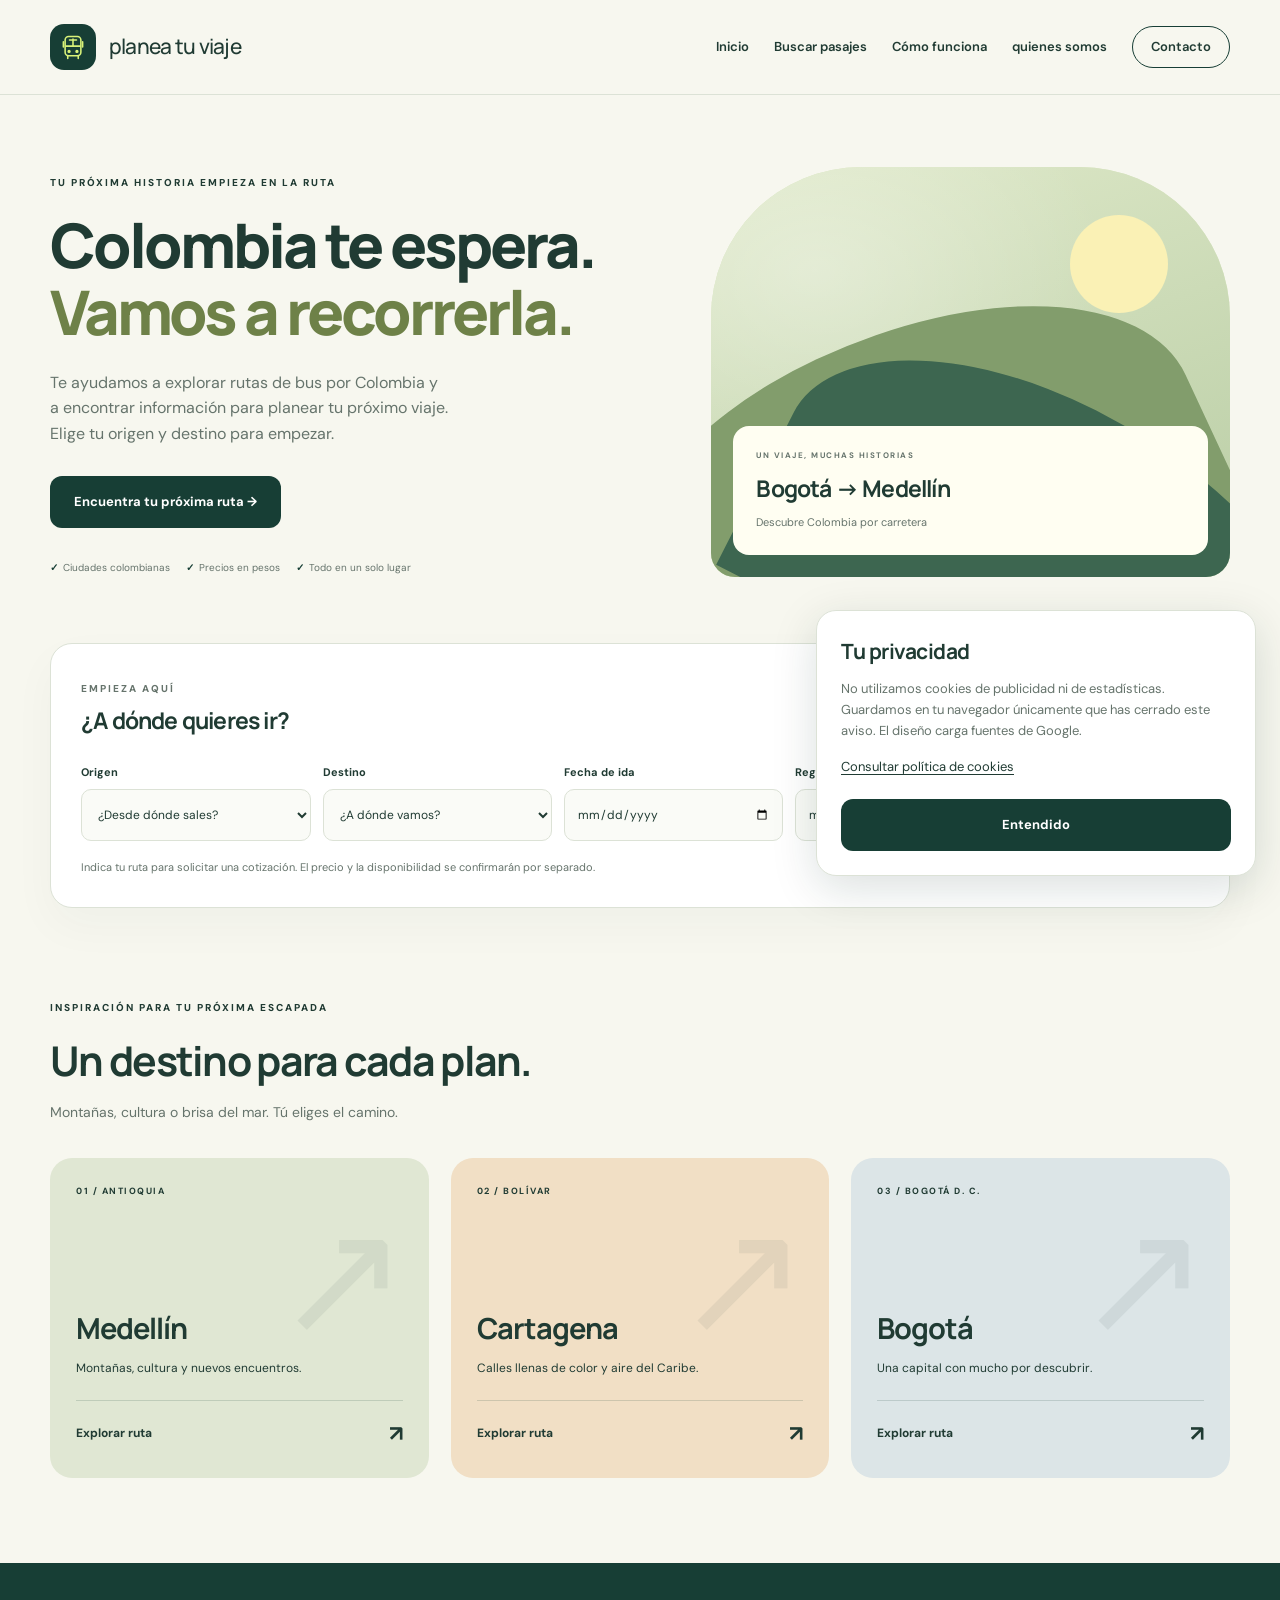
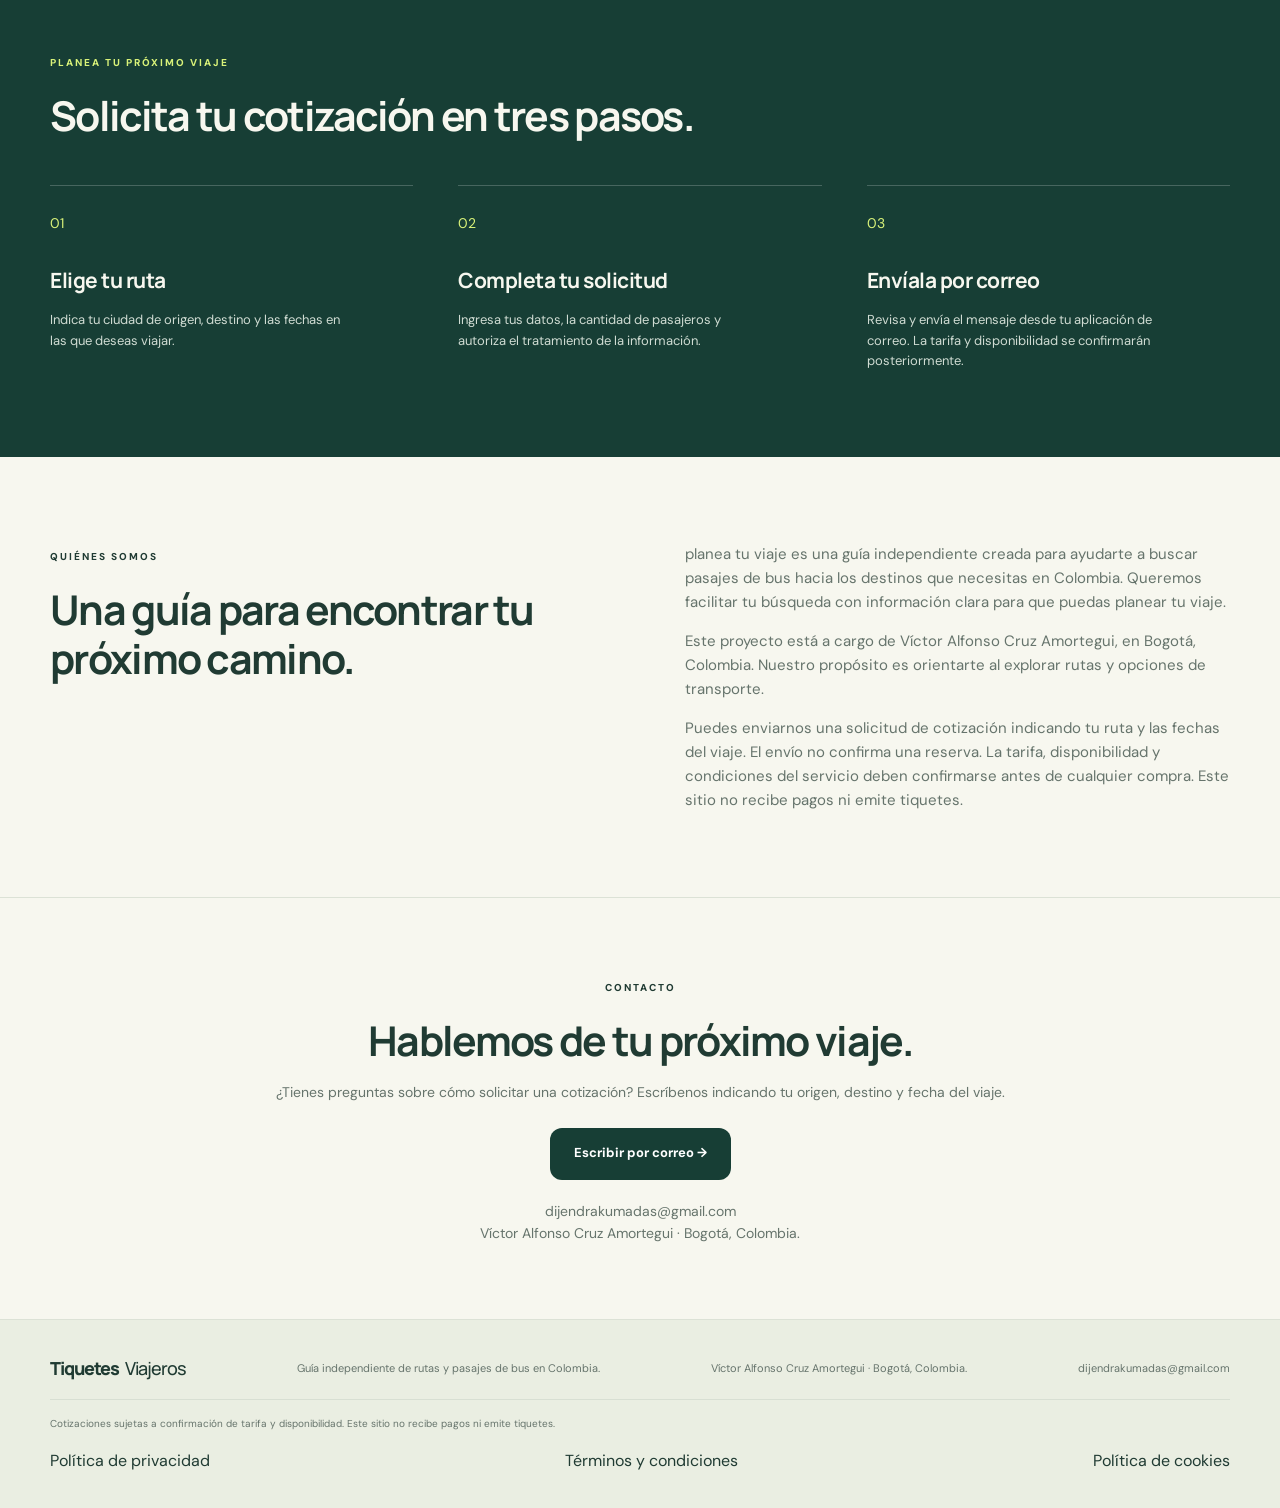
==== index.html @ eb468d67 "Add files via upload" ====
<!DOCTYPE html>
<html lang="es">
<head>
  <meta charset="UTF-8">
  <meta name="viewport" content="width=device-width, initial-scale=1.0">
  <meta
    name="description"
    content="Explora rutas de bus por Colombia y prepara tu próximo viaje."
  >
  <title>planea tu viaje | Viaja por Colombia</title>
  <link rel="stylesheet" href="estilos.css">
  <script src="script.js" defer></script>
</head>

<body>
  <header class="encabezado">
    <div class="contenedor navegacion">
      <a class="logo" href="index.html" aria-label="Pasajes en Bus, inicio">
  <span class="logo-icono" aria-hidden="true">
    <svg
      viewBox="0 0 32 32"
      width="28"
      height="28"
      fill="none"
      stroke="currentColor"
      stroke-width="1.8"
      stroke-linecap="round"
      stroke-linejoin="round"
    >
      <rect x="7" y="4" width="18" height="22" rx="4"/>
      <path d="M8 15h16M16 7v8M12 8h8"/>
      <path d="M5 10v6M27 10v6"/>
      <circle cx="11.5" cy="21" r="1" fill="currentColor"/>
      <circle cx="20.5" cy="21" r="1" fill="currentColor"/>
      <path d="M10 26v3M22 26v3"/>
    </svg>
  </span>
   <span class="logo-nombre">
  planea<span>tu viaje</span>
</span>
</a>

      <nav aria-label="Planea tu Viaje, inicio">
        <a href="#inicio">Inicio</a>
        <a href="#buscador">Buscar pasajes</a>
        <a href="#como-funciona">Cómo funciona</a>
        <a href="#nosotros">quienes somos</a>
        <a class="enlace-contacto" href="#contacto">Contacto</a>
      </nav>
    </div>
  </header>

  <main>
    <section class="hero" id="inicio">
      <div class="contenedor hero-contenido">
        <div class="hero-texto">
          <span class="etiqueta">TU PRÓXIMA HISTORIA EMPIEZA EN LA RUTA</span>
          <h1>Colombia te espera.<br><span>Vamos a recorrerla.</span></h1>
           <p>
  Te ayudamos a explorar rutas de bus por Colombia
  y a encontrar información para planear tu próximo viaje.
  Elige tu origen y destino para empezar.
</p>
          <a class="boton boton-principal" href="#buscador">
            Encuentra tu próxima ruta →
          </a>

          <div class="hero-detalles">
            <span>Ciudades colombianas</span>
            <span>Precios en pesos</span>
            <span>Todo en un solo lugar</span>
          </div>
        </div>

        <div class="hero-visual" aria-hidden="true">
          <span class="visual-sol"></span>
          <span class="visual-montana montana-fondo"></span>
          <span class="visual-montana montana-frente"></span>
          <div class="tarjeta-ruta">
            <span>UN VIAJE, MUCHAS HISTORIAS</span>
            <strong>Bogotá → Medellín</strong>
            <span>Descubre Colombia por carretera</span>
          </div>
        </div>
      </div>
    </section>

    <section class="seccion-buscador" id="buscador" aria-labelledby="titulo-buscador">
      <div class="contenedor">
        <form class="buscador" id="formulario-busqueda">
          <div class="buscador-encabezado">
            <div>
              <span class="etiqueta">EMPIEZA AQUÍ</span>
              <h2 id="titulo-buscador">¿A dónde quieres ir?</h2>
            </div>
            <span class="aviso-demo">Versión de demostración</span>
          </div>

          <div class="buscador-campos">
            <div class="campo">
              <label for="origen">Origen</label>
              <select id="origen" name="origen" required>
                <option value="">¿Desde dónde sales?</option>
                <option>Bogotá</option>
                <option>Medellín</option>
                <option>Cali</option>
                <option>Cartagena</option>
                <option>Barranquilla</option>
                <option>Bucaramanga</option>
                <option>Pereira</option>
                <option>Santa Marta</option>
              </select>
            </div>

            <div class="campo">
              <label for="destino">Destino</label>
              <select id="destino" name="destino" required>
                <option value="">¿A dónde vamos?</option>
                <option>Bogotá</option>
                <option>Medellín</option>
                <option>Cali</option>
                <option>Cartagena</option>
                <option>Barranquilla</option>
                <option>Bucaramanga</option>
                <option>Pereira</option>
                <option>Santa Marta</option>
              </select>
            </div>

            <div class="campo">
              <label for="fecha-ida">Fecha de ida</label>
              <input type="date" id="fecha-ida" name="fechaIda" required>
            </div>

            <div class="campo">
              <label for="fecha-vuelta">Regreso <span>(opcional)</span></label>
              <input type="date" id="fecha-vuelta" name="fechaVuelta">
            </div>

            <button class="boton boton-principal" type="submit">
              Buscar pasajes →
            </button>
          </div>

          <p class="nota-buscador">
            Explora el funcionamiento con horarios y precios de ejemplo.
            Esta versión no realiza reservas ni cobros.
          </p>
          <p id="mensaje-busqueda" role="status" aria-live="polite"></p>
        </form>
      </div>
    </section>

    <section class="seccion destinos" aria-labelledby="titulo-destinos">
      <div class="contenedor">
        <span class="etiqueta">INSPIRACIÓN PARA TU PRÓXIMA ESCAPADA</span>
        <h2 id="titulo-destinos">Un destino para cada plan.</h2>
        <p class="descripcion-seccion">
          Montañas, cultura o brisa del mar. Tú eliges el camino.
        </p>

        <div class="rejilla-destinos">
          <article class="tarjeta-destino destino-medellin">
            <span class="destino-numero">01 / ANTIOQUIA</span>
            <div>
              <h3>Medellín</h3>
              <p>Montañas, cultura y nuevos encuentros.</p>
              <a href="#buscador">Explorar ruta <span aria-hidden="true">↗</span></a>
            </div>
          </article>

          <article class="tarjeta-destino destino-cartagena">
            <span class="destino-numero">02 / BOLÍVAR</span>
            <div>
              <h3>Cartagena</h3>
              <p>Calles llenas de color y aire del Caribe.</p>
              <a href="#buscador">Explorar ruta <span aria-hidden="true">↗</span></a>
            </div>
          </article>

          <article class="tarjeta-destino destino-bogota">
            <span class="destino-numero">03 / BOGOTÁ D. C.</span>
            <div>
              <h3>Bogotá</h3>
              <p>Una capital con mucho por descubrir.</p>
              <a href="#buscador">Explorar ruta <span aria-hidden="true">↗</span></a>
            </div>
          </article>
        </div>
      </div>
    </section>

    <section class="seccion funcionamiento" id="como-funciona">
  <div class="contenedor">
    <span class="etiqueta">PLANEA TU PRÓXIMO VIAJE</span>
    <h2>Solicita tu cotización en tres pasos.</h2>

    <div class="rejilla-pasos">
      <article class="paso">
        <span class="paso-numero">01</span>
        <h3>Elige tu ruta</h3>
        <p>
          Indica tu ciudad de origen, destino y las fechas
          en las que deseas viajar.
        </p>
      </article>

      <article class="paso">
        <span class="paso-numero">02</span>
        <h3>Completa tu solicitud</h3>
        <p>
          Ingresa tus datos, la cantidad de pasajeros
          y autoriza el tratamiento de la información.
        </p>
      </article>

      <article class="paso">
        <span class="paso-numero">03</span>
        <h3>Envíala por correo</h3>
        <p>
          Revisa y envía el mensaje desde tu aplicación de correo.
          La tarifa y disponibilidad se confirmarán posteriormente.
        </p>
      </article>
    </div>
  </div>
</section>
     <section class="seccion nosotros" id="nosotros">
  <div class="contenedor nosotros-contenido">
    <div>
      <span class="etiqueta">QUIÉNES SOMOS</span>
      <h2>Una guía para encontrar tu próximo camino.</h2>
    </div>

    <div>
      <p>
        planea tu viaje es una guía independiente creada para
        ayudarte a buscar pasajes de bus hacia los destinos que
        necesitas en Colombia. Queremos facilitar tu búsqueda
        con información clara para que puedas planear tu viaje.
      </p>

      <p>
        Este proyecto está a cargo de Víctor Alfonso Cruz Amortegui,
        en Bogotá, Colombia. Nuestro propósito es orientarte
        al explorar rutas y opciones de transporte.
      </p>

      <p>
  Puedes enviarnos una solicitud de cotización indicando
  tu ruta y las fechas del viaje. El envío no confirma una
  reserva. La tarifa, disponibilidad y condiciones del servicio
  deben confirmarse antes de cualquier compra.
  Este sitio no recibe pagos ni emite tiquetes.
</p>
    </div>
  </div>
</section>

     <section class="seccion contacto" id="contacto">
  <div class="contenedor contacto-contenido">
    <span class="etiqueta">CONTACTO</span>
    <h2>Hablemos de tu próximo viaje.</h2>

    <p>
      ¿Tienes preguntas sobre cómo solicitar una cotización?
      Escríbenos indicando tu origen, destino y fecha del viaje.
    </p>

    <a
      class="boton boton-principal"
      href="mailto:dijendrakumadas@gmail.com"
      style="margin-top: 24px;"
    >
      Escribir por correo →
    </a>

    <p style="margin-top: 20px;">
      <a href="mailto:dijendrakumadas@gmail.com">
        dijendrakumadas@gmail.com
      </a>
    </p>

    <p>Víctor Alfonso Cruz Amortegui · Bogotá, Colombia.</p>
  </div>
</section>
  </main>

   <footer class="pie-pagina">
  <div class="contenedor pie-contenido">
    <a class="logo" href="index.html">
      Tiquetes<span>Viajeros</span>
    </a>

    <p>Guía independiente de rutas y pasajes de bus en Colombia.</p>

    <p>
      Víctor Alfonso Cruz Amortegui · Bogotá, Colombia.
    </p>

    <p>
      <a href="mailto:dijendrakumadas@gmail.com">
        dijendrakumadas@gmail.com
      </a>
    </p>

     <p class="legal-pendiente">
  Cotizaciones sujetas a confirmación de tarifa y disponibilidad.
  Este sitio no recibe pagos ni emite tiquetes.
</p>

    <a href="privacidad.html">Política de privacidad</a>
    <a href="terminos.html">Términos y condiciones</a>
    <a href="cookies.html">Política de cookies</a>

  </div>
</footer>
</body>
</html>
---- estilos.css ----
@import url("https://fonts.googleapis.com/css2?family=DM+Sans:wght@400;500;600;700&family=Manrope:wght@400;500;600;700;800&display=swap");

:root {
  --verde: #173e35;
  --verde-oscuro: #102c26;
  --lima: #d9f279;
  --crema: #f7f7ef;
  --blanco: #ffffff;
  --texto: #203b33;
  --gris: #66746c;
  --borde: #dce2d6;
  --radio: 22px;
}

* {
  box-sizing: border-box;
}

html {
  scroll-behavior: smooth;
  scroll-padding-top: 100px;
}

body {
  margin: 0;
  background: var(--crema);
  color: var(--texto);
  font-family: "DM Sans", sans-serif;
  line-height: 1.6;
}

h1,
h2,
h3,
.logo {
  font-family: "Manrope", sans-serif;
}

h1,
h2,
h3,
p {
  margin-top: 0;
}

a {
  color: inherit;
  text-decoration: none;
}

button,
input,
select {
  font: inherit;
}

button,
select {
  cursor: pointer;
}

a,
button,
input,
select {
  -webkit-tap-highlight-color: transparent;
}

:focus-visible {
  outline: 3px solid #93ae38;
  outline-offset: 5px;
}

.contenedor {
  width: min(1180px, calc(100% - 48px));
  margin-inline: auto;
}

.encabezado {
  background: var(--crema);
  border-bottom: 1px solid var(--borde);
}

.navegacion {
  min-height: 94px;
  display: flex;
  align-items: center;
  justify-content: space-between;
  gap: 28px;
}

.logo {
  display: inline-flex;
  align-items: center;
  gap: 6px;
  font-size: 21px;
  font-weight: 800;
  letter-spacing: -1px;
  white-space: nowrap;
}

.logo > span:last-child {
  font-weight: 500;
}

.logo-icono {
  width: 36px;
  height: 36px;
  margin-right: 5px;
  display: grid;
  place-items: center;
  background: var(--verde);
  color: var(--lima);
  border-radius: 50%;
  font-size: 26px;
}

nav {
  display: flex;
  align-items: center;
  flex-wrap: wrap;
  gap: 25px;
}

nav a {
  font-size: 13px;
  font-weight: 600;
}

nav a:hover {
  text-decoration: underline;
  text-underline-offset: 6px;
}

.enlace-contacto {
  padding: 10px 18px;
  border: 1px solid var(--verde);
  border-radius: 30px;
}

.hero {
  overflow: hidden;
  padding: 72px 0 108px;
}

.hero-contenido {
  display: grid;
  grid-template-columns: 1.15fr 1fr;
  align-items: center;
  gap: 65px;
}

.etiqueta {
  display: inline-block;
  margin-bottom: 20px;
  font-size: 10px;
  font-weight: 800;
  letter-spacing: 2px;
}

h1 {
  margin-bottom: 24px;
  font-size: clamp(40px, 4.8vw, 65px);
  line-height: 1.1;
  font-weight: 800;
  letter-spacing: -3px;
}

h1 span {
  color: #6e8148;
}

.hero-texto > p {
  max-width: 400px;
  margin-bottom: 30px;
  color: var(--gris);
  font-size: 16px;
}

.boton {
  display: inline-flex;
  align-items: center;
  justify-content: center;
  gap: 12px;
  min-height: 52px;
  padding: 15px 24px;
  border: 0;
  border-radius: 12px;
  font-size: 13px;
  font-weight: 700;
  text-align: center;
  transition: background 180ms ease, transform 180ms ease;
}

.boton-principal {
  background: var(--verde);
  color: var(--blanco);
}

.boton-principal:hover {
  background: var(--verde-oscuro);
  transform: translateY(-2px);
}

.hero-detalles {
  display: flex;
  flex-wrap: wrap;
  gap: 16px;
  margin-top: 32px;
  color: var(--gris);
  font-size: 10px;
}

.hero-detalles span::before {
  content: "✓";
  margin-right: 5px;
  color: var(--verde);
  font-weight: 800;
}

/* Paisaje ilustrado, creado con formas y colores. */

.hero-visual {
  position: relative;
  isolation: isolate;
  min-height: 410px;
  overflow: hidden;
  background: #dce7c5;
  border-radius: 150px 150px 24px 24px;
}

.hero-visual::before {
  content: "";
  position: absolute;
  inset: 0;
  z-index: -1;
  background:
    radial-gradient(ellipse at 20% 25%, #ffffff55, transparent 50%),
    linear-gradient(160deg, #dfe9c9, #b9cda5);
}

.visual-sol {
  position: absolute;
  top: 48px;
  right: 62px;
  width: 98px;
  height: 98px;
  background: #faf1b5;
  border-radius: 50%;
}

.visual-montana {
  position: absolute;
  width: 115%;
  height: 310px;
  border-radius: 45% 55% 0 0;
  transform: rotate(-25deg);
}

.montana-fondo {
  top: 165px;
  left: -100px;
  background: #829d6c;
}

.montana-frente {
  top: 240px;
  right: -120px;
  background: #3d6650;
  transform: rotate(27deg);
}

.tarjeta-ruta {
  position: absolute;
  right: 22px;
  bottom: 22px;
  left: 22px;
  display: grid;
  gap: 8px;
  padding: 23px;
  background: #fffef2;
  border-radius: 16px;
}

.tarjeta-ruta span:first-child {
  color: var(--gris);
  font-size: 8px;
  font-weight: 700;
  letter-spacing: 1.5px;
}

.tarjeta-ruta strong {
  font-family: "Manrope", sans-serif;
  font-size: 23px;
  letter-spacing: -0.8px;
}

.tarjeta-ruta span:last-child {
  color: var(--gris);
  font-size: 11px;
}

/* Buscador */

.seccion-buscador {
  position: relative;
  z-index: 1;
  margin-top: -42px;
}

.buscador {
  padding: 30px;
  background: var(--blanco);
  border: 1px solid var(--borde);
  border-radius: var(--radio);
  box-shadow: 0 18px 45px #173e3509;
}

.buscador-encabezado {
  display: flex;
  align-items: center;
  justify-content: space-between;
  gap: 20px;
  margin-bottom: 25px;
}

.buscador-encabezado .etiqueta {
  margin-bottom: 5px;
  color: var(--gris);
}

.buscador h2 {
  margin-bottom: 0;
  font-size: 23px;
  letter-spacing: -0.8px;
}

.aviso-demo {
  padding: 6px 12px;
  background: #f0f3e8;
  border-radius: 20px;
  color: #536338;
  font-size: 10px;
  font-weight: 600;
  white-space: nowrap;
}

.buscador-campos {
  display: grid;
  grid-template-columns: 1fr 1fr 0.95fr 0.95fr auto;
  align-items: end;
  gap: 12px;
}

.campo {
  min-width: 0;
}

.campo label {
  display: block;
  margin-bottom: 8px;
  font-size: 11px;
  font-weight: 700;
}

.campo label span {
  color: var(--gris);
  font-weight: 400;
}

.campo input,
.campo select {
  width: 100%;
  min-width: 0;
  min-height: 52px;
  padding: 12px;
  background: #fafbf7;
  color: var(--texto);
  border: 1px solid var(--borde);
  border-radius: 10px;
  font-size: 12px;
}

.campo input:focus,
.campo select:focus {
  border-color: #839b51;
}

.buscador-campos .boton {
  padding-inline: 18px;
}

.nota-buscador {
  margin: 18px 0 0;
  color: var(--gris);
  font-size: 11px;
}

#mensaje-busqueda {
  margin: 10px 0 0;
  font-size: 12px;
}

#mensaje-busqueda:empty {
  display: none;
}

/* Destinos */

.seccion {
  padding: 85px 0;
}

.seccion h2 {
  margin-bottom: 16px;
  font-size: clamp(28px, 3.4vw, 41px);
  line-height: 1.2;
  letter-spacing: -1.7px;
}

.descripcion-seccion {
  color: var(--gris);
  font-size: 14px;
}

.rejilla-destinos {
  display: grid;
  grid-template-columns: repeat(3, 1fr);
  gap: 22px;
  margin-top: 34px;
}

.tarjeta-destino {
  position: relative;
  display: flex;
  flex-direction: column;
  justify-content: space-between;
  min-height: 320px;
  padding: 26px;
  overflow: hidden;
  border-radius: var(--radio);
}

.destino-medellin {
  background: #e0e7d3;
}

.destino-cartagena {
  background: #f1dfc5;
}

.destino-bogota {
  background: #dce5e7;
}

.tarjeta-destino::before {
  content: "↗";
  position: absolute;
  top: 35px;
  right: 20px;
  color: #173e3512;
  font-family: "Manrope", sans-serif;
  font-size: 160px;
  line-height: 1;
}

.destino-numero {
  position: relative;
  font-size: 9px;
  font-weight: 700;
  letter-spacing: 1.5px;
}

.tarjeta-destino > div {
  position: relative;
}

.tarjeta-destino h3 {
  margin-bottom: 8px;
  font-size: 29px;
  letter-spacing: -1px;
}

.tarjeta-destino p {
  max-width: 230px;
  margin-bottom: 22px;
  font-size: 12px;
}

.tarjeta-destino a {
  display: flex;
  align-items: center;
  justify-content: space-between;
  padding-top: 15px;
  border-top: 1px solid #173e3529;
  font-size: 12px;
  font-weight: 700;
}

.tarjeta-destino a:hover {
  text-decoration: underline;
  text-underline-offset: 4px;
}

.tarjeta-destino a span {
  font-size: 22px;
}

/* Cómo funciona */

.funcionamiento {
  background: var(--verde);
  color: var(--crema);
}

.funcionamiento .etiqueta {
  color: var(--lima);
}

.rejilla-pasos {
  display: grid;
  grid-template-columns: repeat(3, 1fr);
  gap: 45px;
  margin-top: 45px;
}

.paso {
  padding-top: 24px;
  border-top: 1px solid #ffffff35;
}

.paso-numero {
  display: inline-block;
  margin-bottom: 30px;
  color: var(--lima);
  font-size: 14px;
}

.paso h3 {
  margin-bottom: 12px;
  font-size: 21px;
  letter-spacing: -0.5px;
}

.paso p {
  max-width: 290px;
  margin-bottom: 0;
  color: #d0dcd3;
  font-size: 13px;
}

/* Nosotros y contacto */

.nosotros {
  border-bottom: 1px solid var(--borde);
}

.nosotros-contenido {
  display: grid;
  grid-template-columns: 1fr 1fr;
  align-items: start;
  gap: 90px;
}

.nosotros-contenido p {
  color: var(--gris);
  font-size: 15px;
}

.nosotros-contenido p:last-child {
  margin-bottom: 0;
}

.contacto {
  padding-block: 75px;
}

.contacto-contenido {
  max-width: 740px;
  text-align: center;
}

.contacto-contenido p {
  margin-bottom: 0;
  color: var(--gris);
  font-size: 14px;
}

.pie-pagina {
  padding: 34px 0;
  background: #eaeee2;
  border-top: 1px solid var(--borde);
}

.pie-contenido {
  display: flex;
  align-items: center;
  justify-content: space-between;
  flex-wrap: wrap;
  gap: 16px 28px;
}

.pie-contenido .logo {
  font-size: 18px;
}

.pie-contenido p {
  margin: 0;
  color: var(--gris);
  font-size: 11px;
}

.pie-contenido .legal-pendiente {
  width: 100%;
  padding-top: 16px;
  border-top: 1px solid #173e3515;
  font-size: 10px;
}

/* Pantallas medianas */

@media (max-width: 1050px) {
  .navegacion {
    padding-block: 20px;
    flex-wrap: wrap;
  }

  nav {
    gap: 20px;
  }

  .hero-contenido {
    gap: 30px;
  }

  .buscador-campos {
    grid-template-columns: repeat(2, minmax(0, 1fr));
  }

  .buscador-campos .boton {
    grid-column: 1 / -1;
  }

  .nosotros-contenido {
    gap: 45px;
  }
}

/* Celulares */

@media (max-width: 700px) {
  html {
    scroll-padding-top: 24px;
  }

  .contenedor {
    width: calc(100% - 36px);
  }

  .navegacion {
    gap: 18px;
  }

  .logo {
    font-size: 20px;
  }

  nav {
    width: 100%;
    flex-wrap: nowrap;
    gap: 20px;
    overflow-x: auto;
    padding: 4px 2px 10px;
  }

  nav a {
    flex-shrink: 0;
    font-size: 12px;
  }

  .enlace-contacto {
    padding: 6px 12px;
  }

  .hero {
    padding: 42px 0 65px;
  }

  .hero-contenido {
    grid-template-columns: 1fr;
    gap: 35px;
  }

  .etiqueta {
    font-size: 9px;
    letter-spacing: 1.5px;
  }

  h1 {
    font-size: clamp(38px, 9vw, 56px);
    letter-spacing: -2px;
  }

  .hero-texto > p {
    font-size: 14px;
  }

  .hero-detalles {
    gap: 12px;
    margin-top: 24px;
    font-size: 9px;
  }

  .hero-visual {
    min-height: 330px;
    border-radius: 100px 100px 20px 20px;
  }

  .visual-sol {
    top: 32px;
    right: 50px;
    width: 78px;
    height: 78px;
  }

  .montana-fondo {
    top: 130px;
  }

  .montana-frente {
    top: 200px;
  }

  .tarjeta-ruta {
    padding: 18px;
  }

  .tarjeta-ruta strong {
    font-size: 21px;
  }

  .seccion-buscador {
    margin-top: -20px;
  }

  .buscador {
    padding: 22px 18px;
  }

  .buscador-encabezado {
    align-items: flex-start;
    flex-direction: column;
    gap: 12px;
  }

  .buscador h2 {
    font-size: 22px;
  }

  .buscador-campos {
    gap: 16px 12px;
  }

  .campo input,
  .campo select {
    font-size: 16px;
  }

  .seccion {
    padding-block: 58px;
  }

  .seccion h2 {
    letter-spacing: -1px;
  }

  .rejilla-destinos,
  .rejilla-pasos,
  .nosotros-contenido {
    grid-template-columns: 1fr;
    gap: 22px;
  }

  .tarjeta-destino {
    min-height: 270px;
  }

  .rejilla-pasos {
    margin-top: 30px;
    gap: 30px;
  }

  .paso-numero {
    margin-bottom: 16px;
  }

  .paso p {
    max-width: none;
  }

  .nosotros-contenido {
    gap: 10px;
  }

  .pie-contenido {
    align-items: flex-start;
    flex-direction: column;
  }
}

@media (max-width: 380px) {
  .buscador-campos {
    grid-template-columns: 1fr;
  }
}

@media (prefers-reduced-motion: reduce) {
  html {
    scroll-behavior: auto;
  }

  *,
  *::before,
  *::after {
    transition: none !important;
  }
}
[hidden] {
  display: none !important;
}

.formulario-cotizacion {
  max-width: 800px;
  margin-inline: auto;
  padding: 32px;
  background: var(--blanco);
  border: 1px solid var(--borde);
  border-radius: var(--radio);
}

.rejilla-cotizacion {
  display: grid;
  grid-template-columns: repeat(2, minmax(0, 1fr));
  gap: 24px;
  margin-block: 28px;
}

.campo small {
  display: block;
  margin-top: 8px;
  color: var(--gris);
  font-size: 12px;
}

.autorizacion-datos {
  display: flex;
  align-items: flex-start;
  gap: 12px;
  margin-bottom: 20px;
  font-size: 13px;
}

.autorizacion-datos input {
  flex-shrink: 0;
  width: 20px;
  height: 20px;
  margin-top: 3px;
  accent-color: var(--verde);
}

.autorizacion-datos a {
  text-decoration: underline;
}

#datos-cotizacion .boton {
  margin-top: 20px;
}

#estado-cotizacion {
  margin-top: 20px;
}

@media (max-width: 700px) {
  .formulario-cotizacion {
    padding: 24px 18px;
  }

  .rejilla-cotizacion {
    grid-template-columns: 1fr;
  }
}
.aviso-cookies {
  position: fixed;
  right: 24px;
  bottom: 24px;
  z-index: 1000;
  width: min(440px, calc(100% - 32px));
  max-height: calc(100dvh - 32px);
  overflow-y: auto;
  padding: 24px;
  background: var(--blanco);
  color: var(--texto);
  border: 1px solid var(--borde);
  border-radius: 20px;
  box-shadow: 0 12px 45px #102c2626;
}

.aviso-cookies h2 {
  margin-bottom: 10px;
  font-size: 21px;
  letter-spacing: -0.5px;
}

.aviso-cookies p {
  margin-bottom: 12px;
  color: var(--gris);
  font-size: 13px;
}

.aviso-cookies a {
  font-size: 13px;
  text-decoration: underline;
  text-underline-offset: 3px;
}

.aviso-cookies .boton {
  width: 100%;
  margin-top: 20px;
}

@media (max-width: 700px) {
  .aviso-cookies {
    right: 16px;
    bottom: 16px;
    padding: 20px;
  }
}
.logo .logo-icono {
  width: 46px;
  height: 46px;
  flex-shrink: 0;
  margin-right: 7px;
  border-radius: 14px;
  background: var(--verde);
  color: var(--lima);
}

.logo .logo-nombre {
  display: inline-flex;
  gap: 4px;
  font-weight: 800;
  letter-spacing: -0.8px;
}

.logo-nombre > span {
  font-weight: 500;
}

@media (max-width: 380px) {
  .logo {
    font-size: 18px;
  }

  .logo .logo-icono {
    width: 40px;
    height: 40px;
  }
}
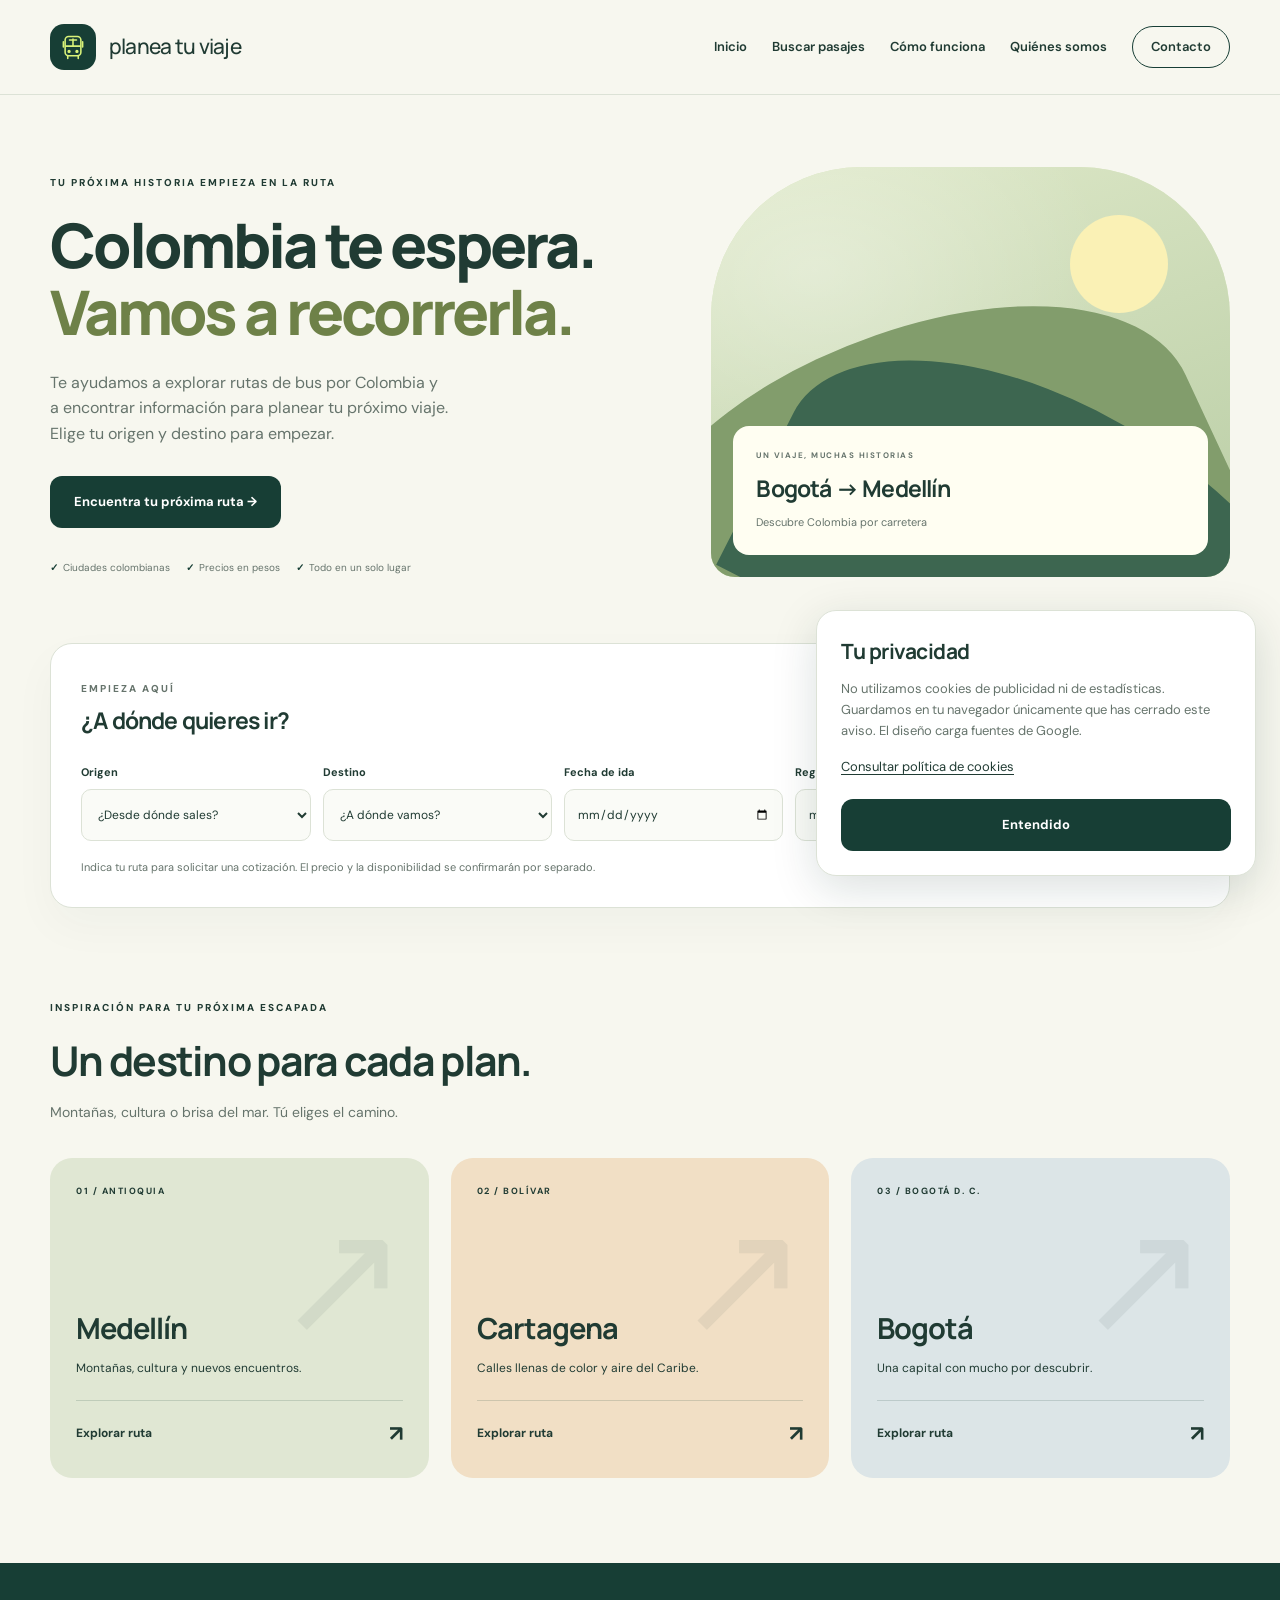
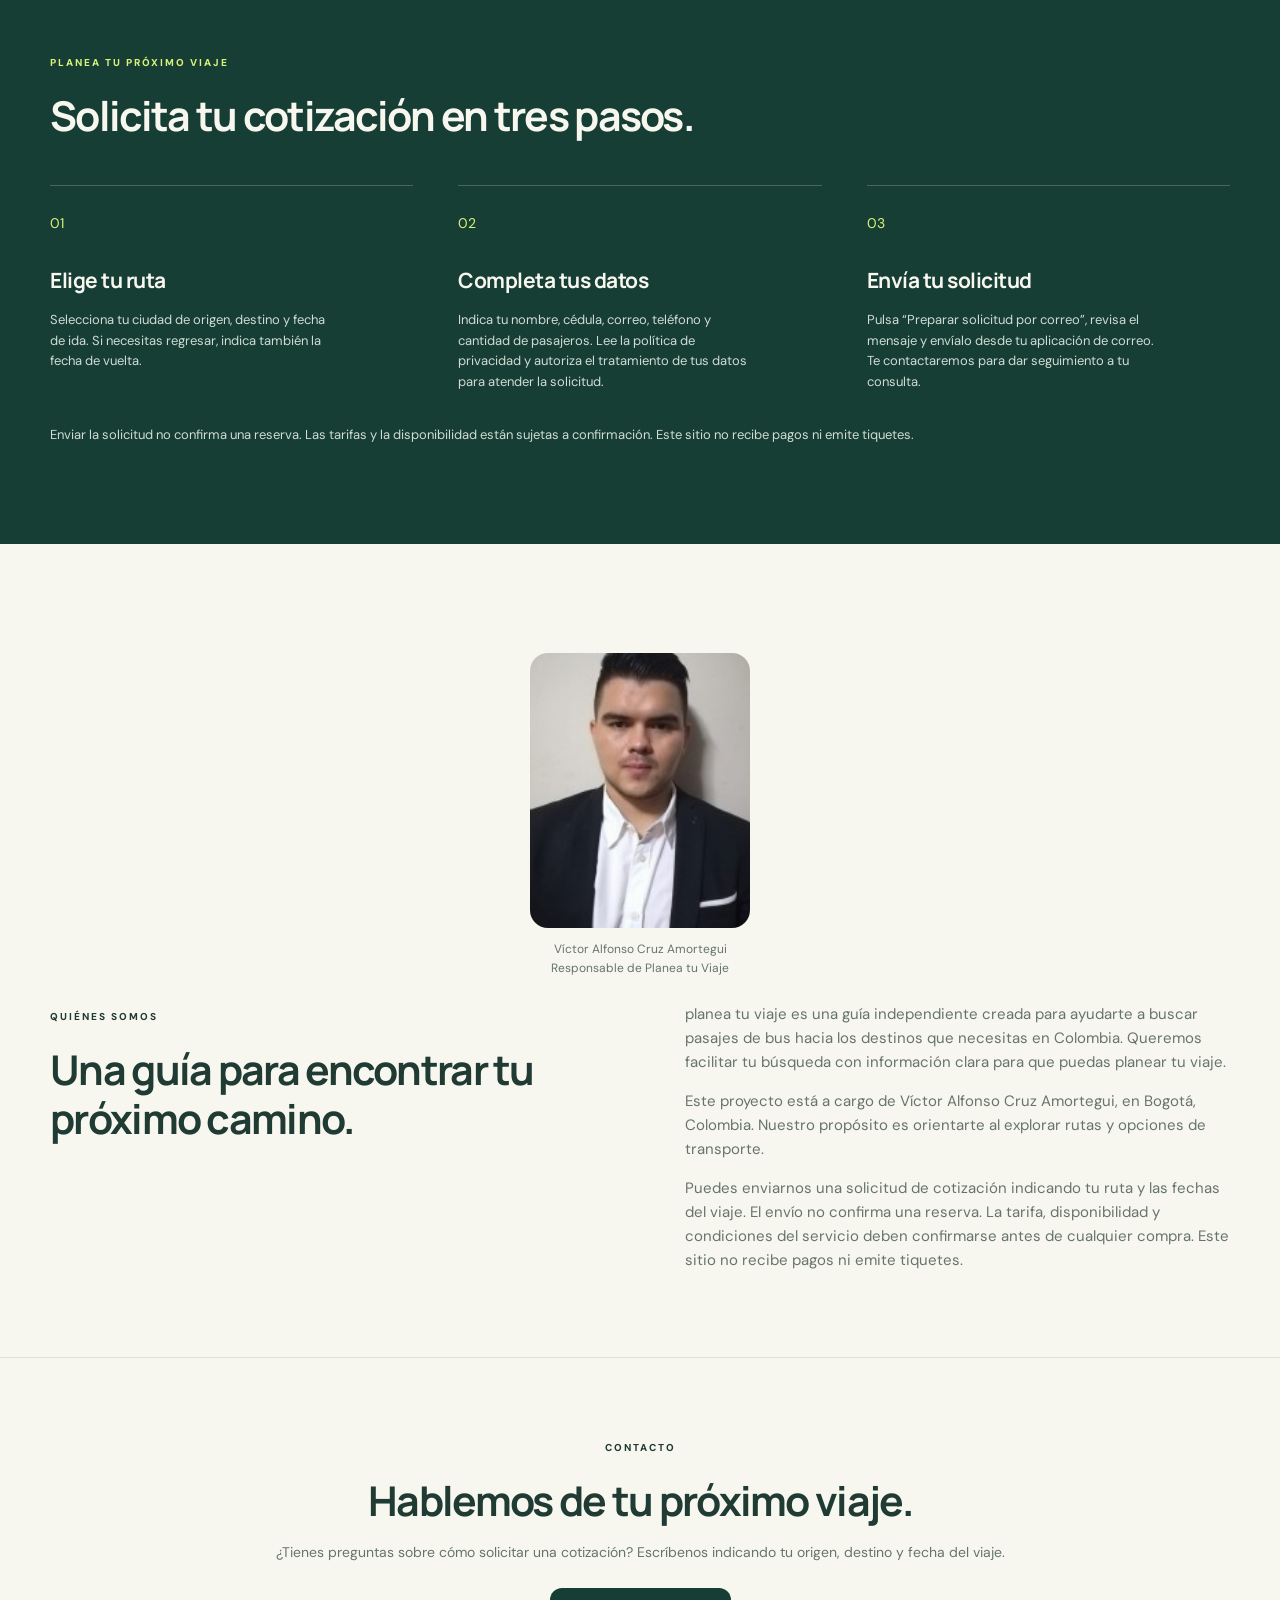
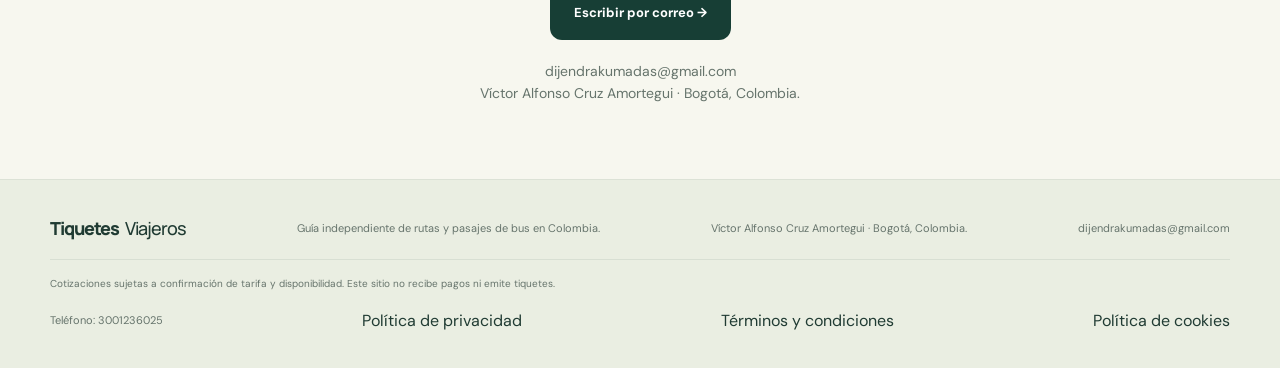
==== commit fd55f92b: "Add files via upload" ====
--- a/index.html
+++ b/index.html
@@ -36,15 +36,15 @@
     </svg>
   </span>
    <span class="logo-nombre">
-  planea<span>tu viaje</span>
-</span>
+    planea<span>tu viaje</span>
+   </span>
 </a>
 
       <nav aria-label="Planea tu Viaje, inicio">
         <a href="#inicio">Inicio</a>
         <a href="#buscador">Buscar pasajes</a>
         <a href="#como-funciona">Cómo funciona</a>
-        <a href="#nosotros">quienes somos</a>
+        <a href="#nosotros">Quiénes somos</a>
         <a class="enlace-contacto" href="#contacto">Contacto</a>
       </nav>
     </div>
@@ -200,32 +200,53 @@
         <span class="paso-numero">01</span>
         <h3>Elige tu ruta</h3>
         <p>
-          Indica tu ciudad de origen, destino y las fechas
-          en las que deseas viajar.
+          Selecciona tu ciudad de origen, destino y fecha de ida.
+          Si necesitas regresar, indica también la fecha de vuelta.
         </p>
       </article>
 
       <article class="paso">
         <span class="paso-numero">02</span>
-        <h3>Completa tu solicitud</h3>
+        <h3>Completa tus datos</h3>
         <p>
-          Ingresa tus datos, la cantidad de pasajeros
-          y autoriza el tratamiento de la información.
+          Indica tu nombre, cédula, correo, teléfono y cantidad
+          de pasajeros. Lee la política de privacidad y autoriza
+          el tratamiento de tus datos para atender la solicitud.
         </p>
       </article>
 
       <article class="paso">
         <span class="paso-numero">03</span>
-        <h3>Envíala por correo</h3>
+        <h3>Envía tu solicitud</h3>
         <p>
-          Revisa y envía el mensaje desde tu aplicación de correo.
-          La tarifa y disponibilidad se confirmarán posteriormente.
+          Pulsa “Preparar solicitud por correo”, revisa el mensaje
+          y envíalo desde tu aplicación de correo. Te contactaremos
+          para dar seguimiento a tu consulta.
         </p>
       </article>
     </div>
+
+    <p style="margin-top: 32px; color: #d0dcd3; font-size: 13px;">
+      Enviar la solicitud no confirma una reserva.
+      Las tarifas y la disponibilidad están sujetas a confirmación.
+      Este sitio no recibe pagos ni emite tiquetes.
+    </p>
   </div>
 </section>
      <section class="seccion nosotros" id="nosotros">
+        <figure class="foto-responsable">
+  <img
+    src="imagenes/responsable-victor.jpg"
+    alt="Víctor Alfonso Cruz Amortegui, responsable de Planea tu Viaje"
+    width="600"
+    height="750"
+    loading="lazy"
+  >
+  <figcaption>
+    Víctor Alfonso Cruz Amortegui<br>
+    Responsable de Planea tu Viaje
+  </figcaption>
+</figure>
   <div class="contenedor nosotros-contenido">
     <div>
       <span class="etiqueta">QUIÉNES SOMOS</span>
@@ -308,7 +329,10 @@
   Cotizaciones sujetas a confirmación de tarifa y disponibilidad.
   Este sitio no recibe pagos ni emite tiquetes.
 </p>
-
+<p>
+  Teléfono:
+  <a href="tel:3001236025">3001236025</a>
+</p>
     <a href="privacidad.html">Política de privacidad</a>
     <a href="terminos.html">Términos y condiciones</a>
     <a href="cookies.html">Política de cookies</a>
--- a/estilos.css
+++ b/estilos.css
@@ -966,3 +966,43 @@
     height: 40px;
   }
 }
+.foto-responsable {
+  max-width: 360px;
+  margin: 28px 0 0;
+}
+
+.foto-responsable img {
+  display: block;
+  width: 100%;
+  height: auto;
+  aspect-ratio: 4 / 5;
+  object-fit: cover;
+  border-radius: 22px;
+}
+
+.foto-responsable figcaption {
+  margin-top: 12px;
+  color: var(--gris);
+  font-size: 12px;
+}
+.foto-responsable {
+  width: min(220px, 100%);
+  margin: 24px auto;
+  text-align: center;
+}
+
+.foto-responsable img {
+  display: block;
+  width: 100%;
+  height: auto;
+  aspect-ratio: 4 / 5;
+  object-fit: cover;
+  border-radius: 18px;
+}
+
+.foto-responsable figcaption {
+  margin-top: 12px;
+  font-size: 12px;
+  line-height: 1.6;
+  text-align: center;
+}
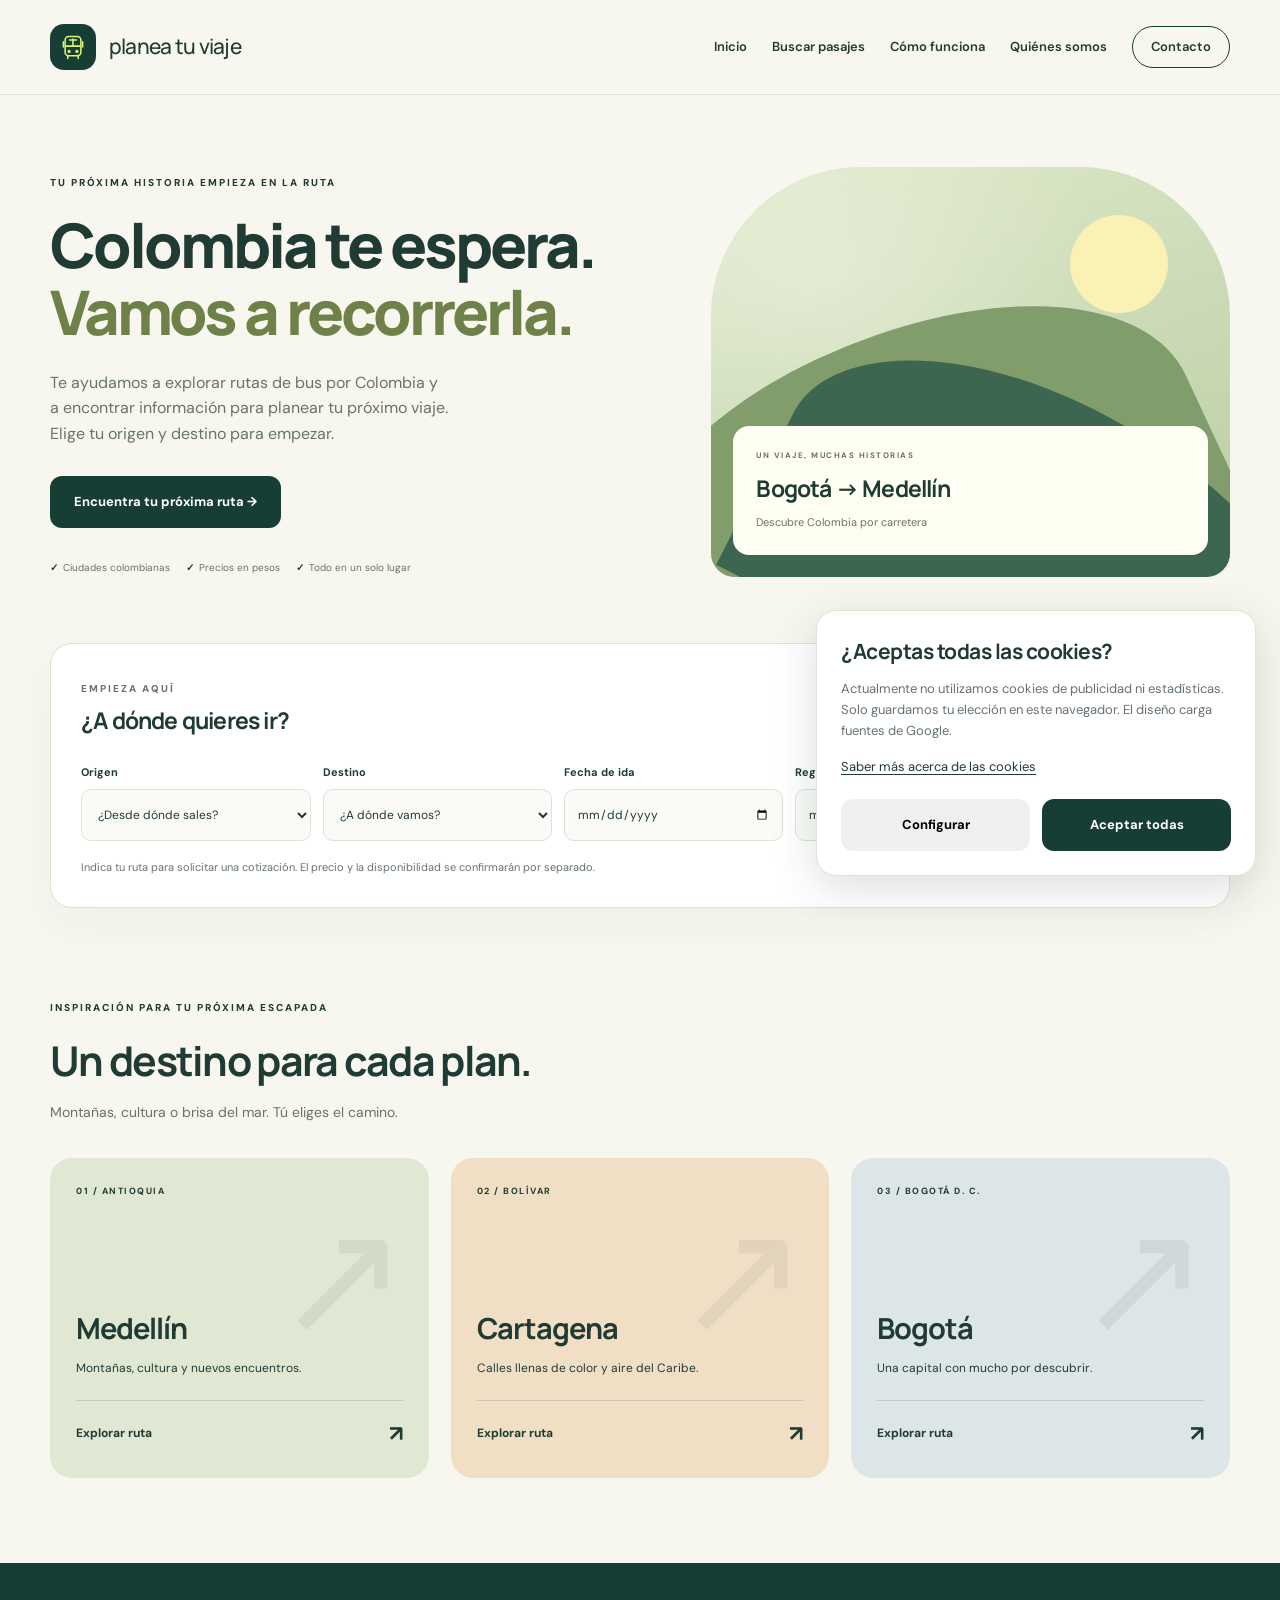
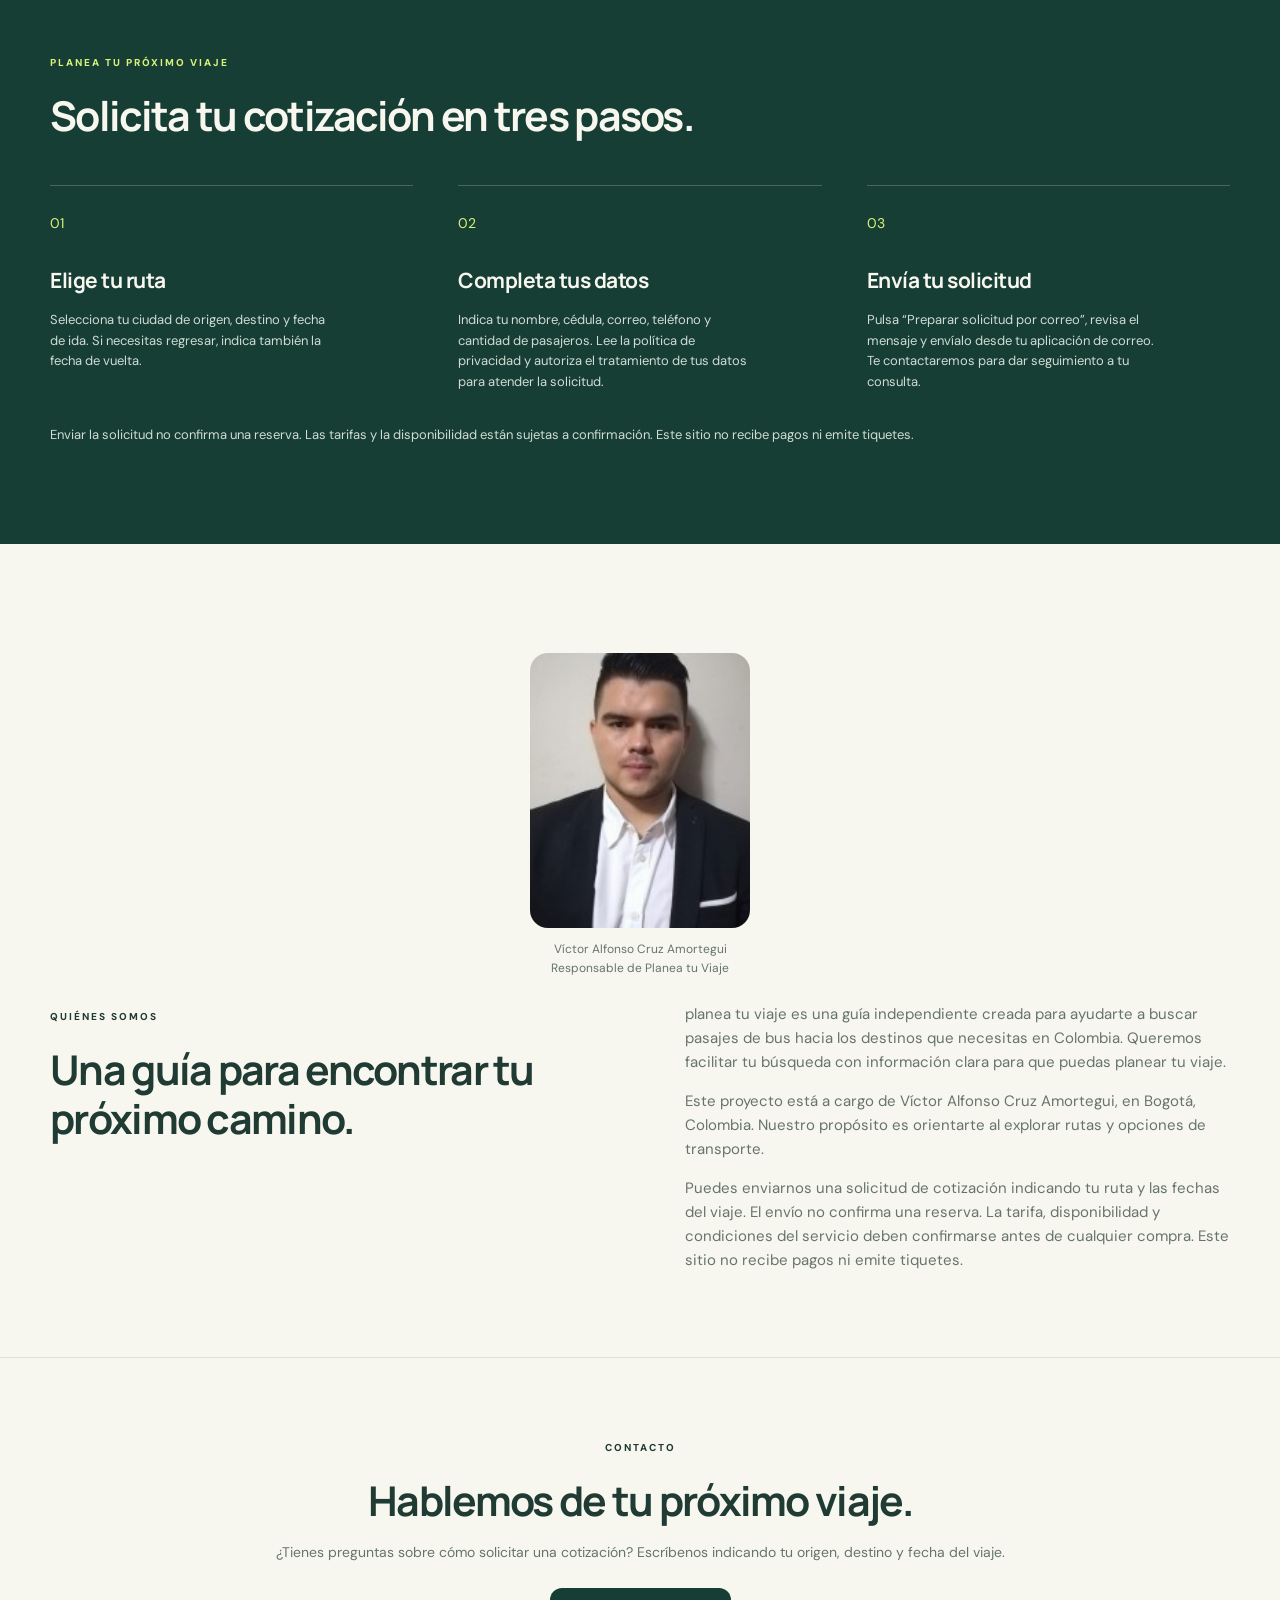
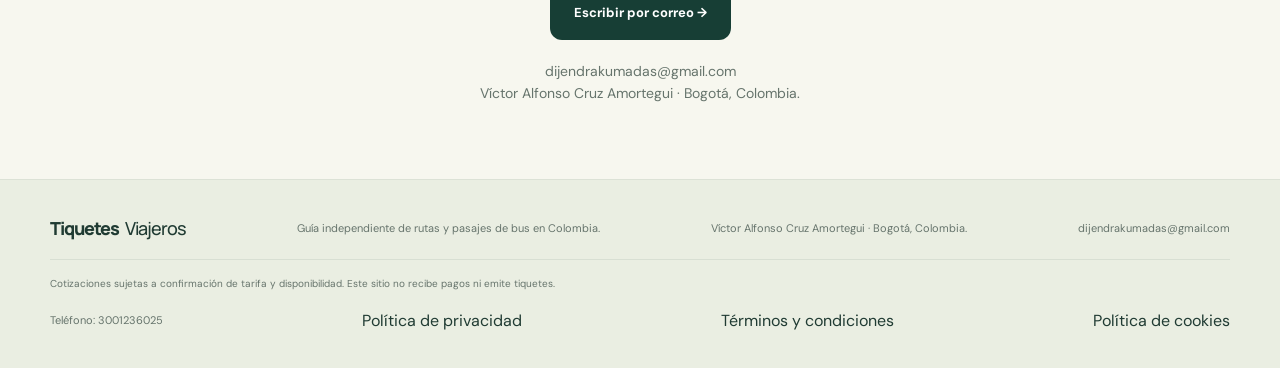
==== commit e8f68440: "Update index.html" ====
--- a/index.html
+++ b/index.html
@@ -9,7 +9,7 @@
   >
   <title>planea tu viaje | Viaja por Colombia</title>
   <link rel="stylesheet" href="estilos.css">
-  <script src="script.js" defer></script>
+  <script src="script.js"v=3 defer></script>
 </head>
 
 <body>
@@ -340,4 +340,4 @@
   </div>
 </footer>
 </body>
-</html>+</html>
--- a/estilos.css
+++ b/estilos.css
@@ -1005,4 +1005,27 @@
   font-size: 12px;
   line-height: 1.6;
   text-align: center;
+}
+.acciones-cookies {
+  display: grid;
+  grid-template-columns: 1fr 1fr;
+  gap: 12px;
+  margin-top: 20px;
+}
+
+.acciones-cookies .boton {
+  margin: 0;
+  padding-inline: 12px;
+}
+
+#detalle-cookies {
+  margin-top: 20px;
+  padding-top: 16px;
+  border-top: 1px solid var(--borde);
+}
+
+@media (max-width: 380px) {
+  .acciones-cookies {
+    grid-template-columns: 1fr;
+  }
 }
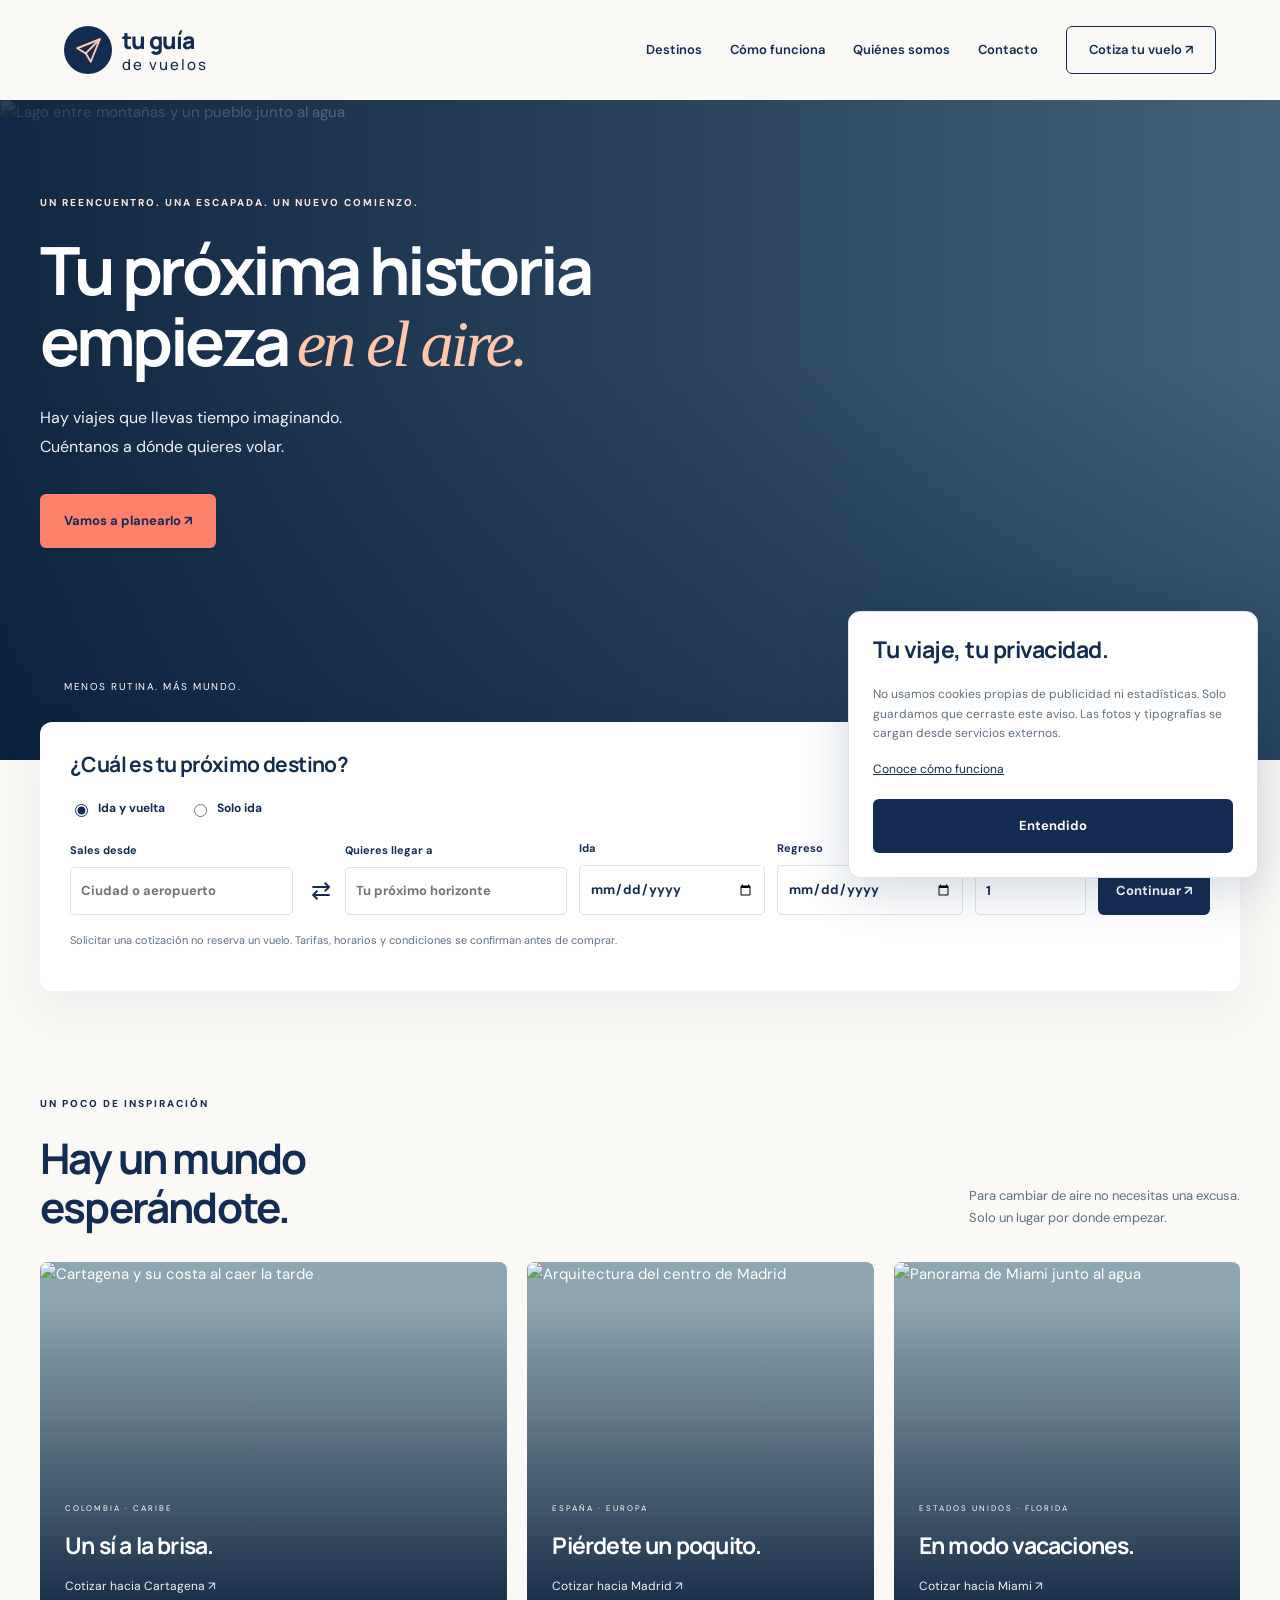
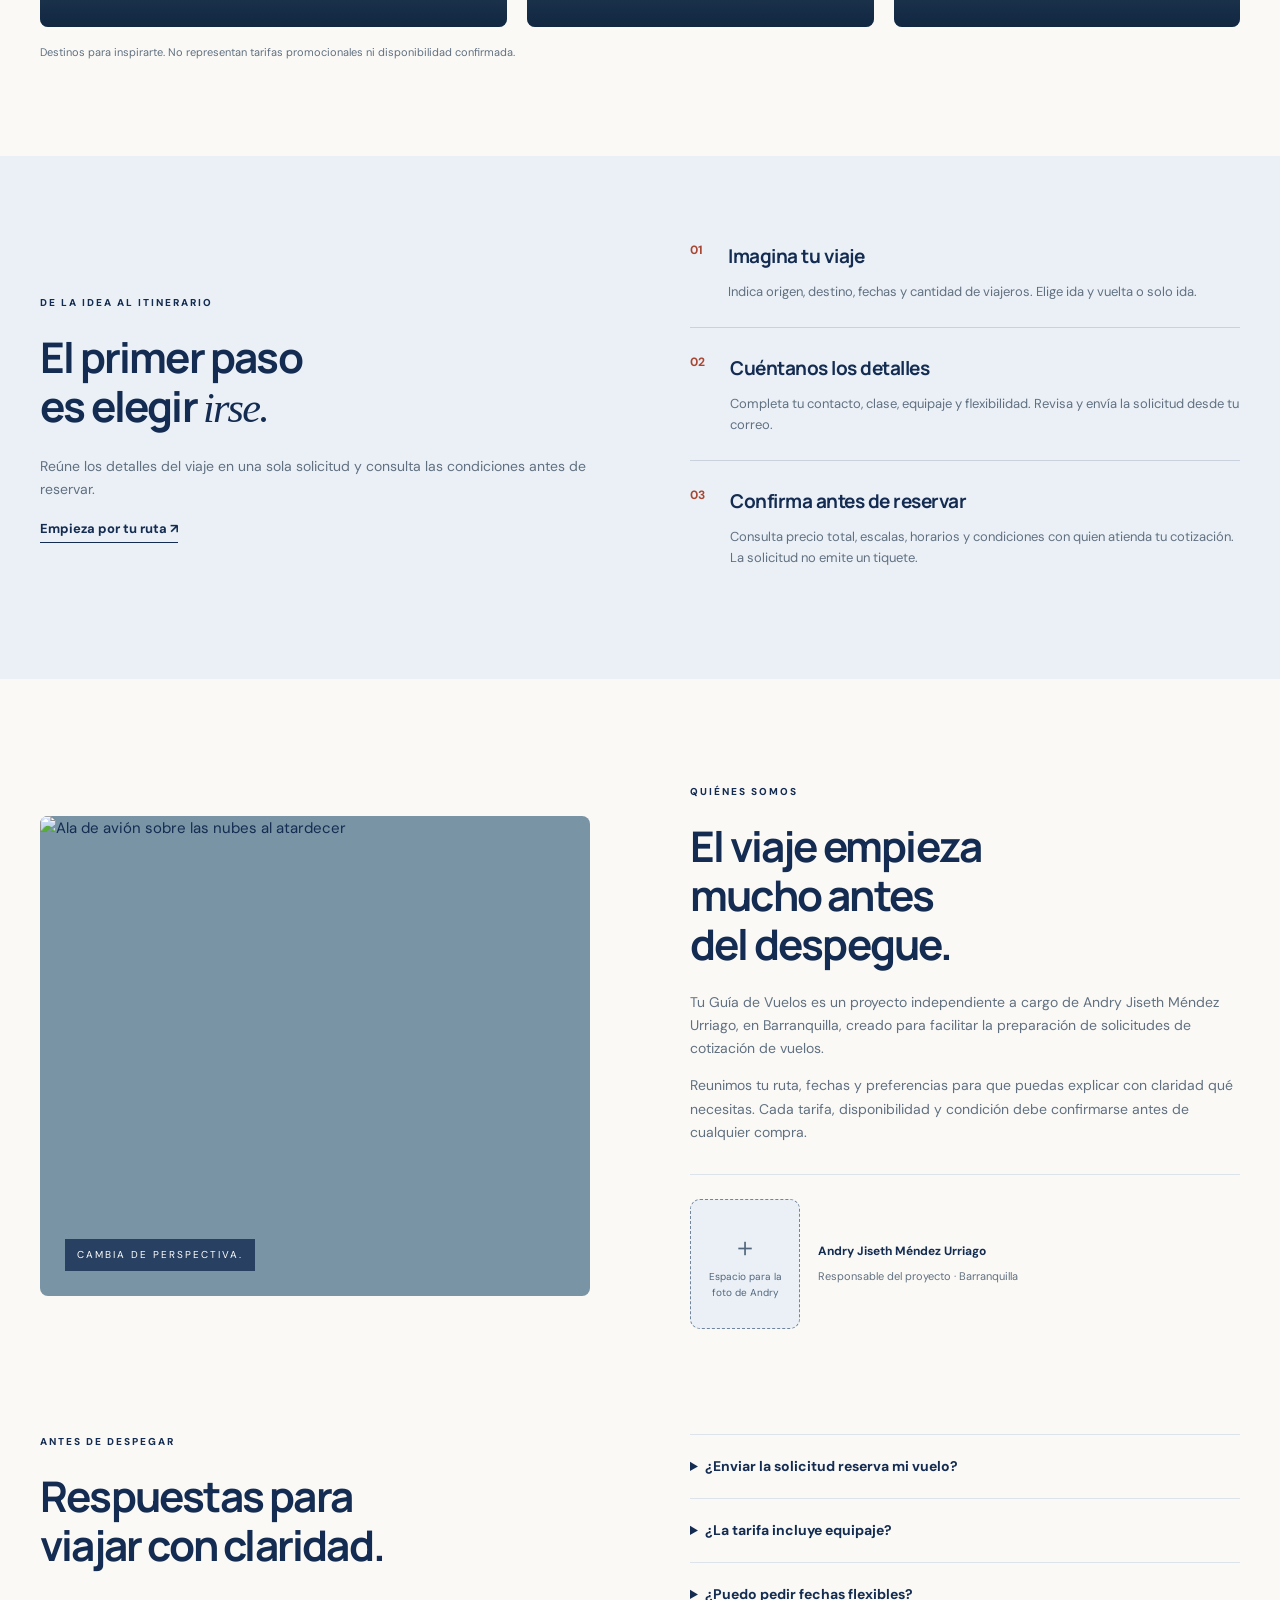
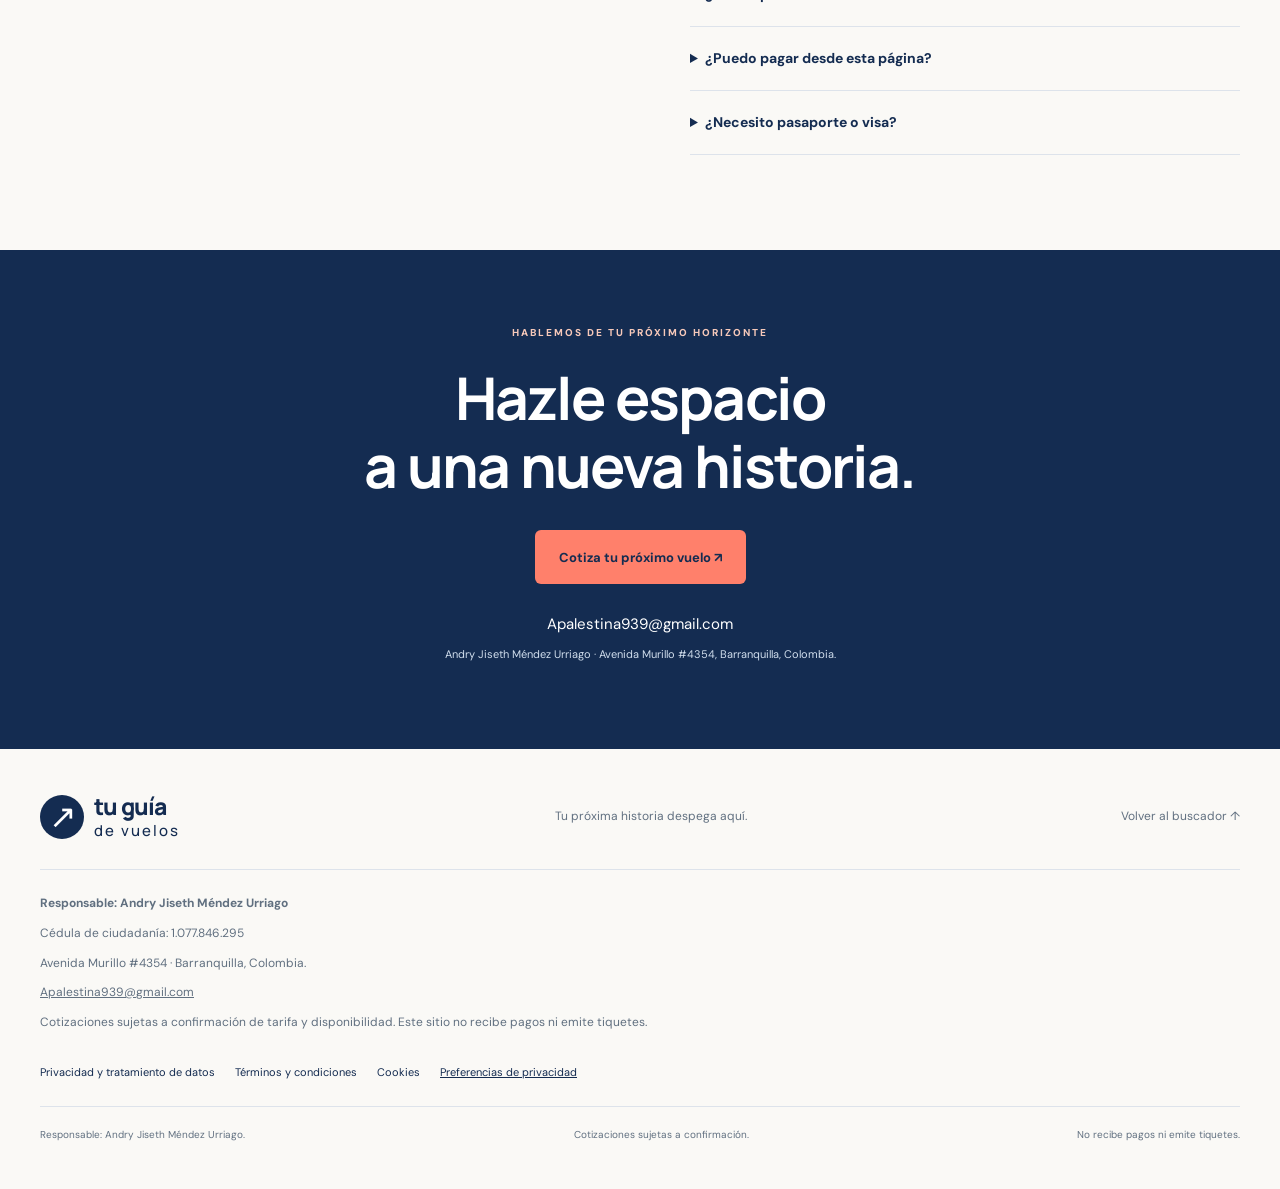
==== commit e2d5e536: "Add files via upload" ====
--- a/index.html
+++ b/index.html
@@ -1,343 +1,696 @@
-<!DOCTYPE html>
-<html lang="es">
-<head>
-  <meta charset="UTF-8">
-  <meta name="viewport" content="width=device-width, initial-scale=1.0">
-  <meta
-    name="description"
-    content="Explora rutas de bus por Colombia y prepara tu próximo viaje."
-  >
-  <title>planea tu viaje | Viaja por Colombia</title>
-  <link rel="stylesheet" href="estilos.css">
-  <script src="script.js"v=3 defer></script>
-</head>
-
-<body>
-  <header class="encabezado">
-    <div class="contenedor navegacion">
-      <a class="logo" href="index.html" aria-label="Pasajes en Bus, inicio">
-  <span class="logo-icono" aria-hidden="true">
-    <svg
-      viewBox="0 0 32 32"
-      width="28"
-      height="28"
-      fill="none"
-      stroke="currentColor"
-      stroke-width="1.8"
-      stroke-linecap="round"
-      stroke-linejoin="round"
-    >
-      <rect x="7" y="4" width="18" height="22" rx="4"/>
-      <path d="M8 15h16M16 7v8M12 8h8"/>
-      <path d="M5 10v6M27 10v6"/>
-      <circle cx="11.5" cy="21" r="1" fill="currentColor"/>
-      <circle cx="20.5" cy="21" r="1" fill="currentColor"/>
-      <path d="M10 26v3M22 26v3"/>
-    </svg>
-  </span>
-   <span class="logo-nombre">
-    planea<span>tu viaje</span>
-   </span>
-</a>
-
-      <nav aria-label="Planea tu Viaje, inicio">
-        <a href="#inicio">Inicio</a>
-        <a href="#buscador">Buscar pasajes</a>
-        <a href="#como-funciona">Cómo funciona</a>
-        <a href="#nosotros">Quiénes somos</a>
-        <a class="enlace-contacto" href="#contacto">Contacto</a>
-      </nav>
-    </div>
-  </header>
-
-  <main>
-    <section class="hero" id="inicio">
-      <div class="contenedor hero-contenido">
-        <div class="hero-texto">
-          <span class="etiqueta">TU PRÓXIMA HISTORIA EMPIEZA EN LA RUTA</span>
-          <h1>Colombia te espera.<br><span>Vamos a recorrerla.</span></h1>
-           <p>
-  Te ayudamos a explorar rutas de bus por Colombia
-  y a encontrar información para planear tu próximo viaje.
-  Elige tu origen y destino para empezar.
-</p>
-          <a class="boton boton-principal" href="#buscador">
-            Encuentra tu próxima ruta →
-          </a>
-
-          <div class="hero-detalles">
-            <span>Ciudades colombianas</span>
-            <span>Precios en pesos</span>
-            <span>Todo en un solo lugar</span>
-          </div>
-        </div>
-
-        <div class="hero-visual" aria-hidden="true">
-          <span class="visual-sol"></span>
-          <span class="visual-montana montana-fondo"></span>
-          <span class="visual-montana montana-frente"></span>
-          <div class="tarjeta-ruta">
-            <span>UN VIAJE, MUCHAS HISTORIAS</span>
-            <strong>Bogotá → Medellín</strong>
-            <span>Descubre Colombia por carretera</span>
-          </div>
-        </div>
-      </div>
-    </section>
-
-    <section class="seccion-buscador" id="buscador" aria-labelledby="titulo-buscador">
-      <div class="contenedor">
-        <form class="buscador" id="formulario-busqueda">
-          <div class="buscador-encabezado">
-            <div>
-              <span class="etiqueta">EMPIEZA AQUÍ</span>
-              <h2 id="titulo-buscador">¿A dónde quieres ir?</h2>
-            </div>
-            <span class="aviso-demo">Versión de demostración</span>
-          </div>
-
-          <div class="buscador-campos">
-            <div class="campo">
-              <label for="origen">Origen</label>
-              <select id="origen" name="origen" required>
-                <option value="">¿Desde dónde sales?</option>
-                <option>Bogotá</option>
-                <option>Medellín</option>
-                <option>Cali</option>
-                <option>Cartagena</option>
-                <option>Barranquilla</option>
-                <option>Bucaramanga</option>
-                <option>Pereira</option>
-                <option>Santa Marta</option>
-              </select>
-            </div>
-
-            <div class="campo">
-              <label for="destino">Destino</label>
-              <select id="destino" name="destino" required>
-                <option value="">¿A dónde vamos?</option>
-                <option>Bogotá</option>
-                <option>Medellín</option>
-                <option>Cali</option>
-                <option>Cartagena</option>
-                <option>Barranquilla</option>
-                <option>Bucaramanga</option>
-                <option>Pereira</option>
-                <option>Santa Marta</option>
-              </select>
-            </div>
-
-            <div class="campo">
-              <label for="fecha-ida">Fecha de ida</label>
-              <input type="date" id="fecha-ida" name="fechaIda" required>
-            </div>
-
-            <div class="campo">
-              <label for="fecha-vuelta">Regreso <span>(opcional)</span></label>
-              <input type="date" id="fecha-vuelta" name="fechaVuelta">
-            </div>
-
-            <button class="boton boton-principal" type="submit">
-              Buscar pasajes →
-            </button>
-          </div>
-
-          <p class="nota-buscador">
-            Explora el funcionamiento con horarios y precios de ejemplo.
-            Esta versión no realiza reservas ni cobros.
-          </p>
-          <p id="mensaje-busqueda" role="status" aria-live="polite"></p>
-        </form>
-      </div>
-    </section>
-
-    <section class="seccion destinos" aria-labelledby="titulo-destinos">
-      <div class="contenedor">
-        <span class="etiqueta">INSPIRACIÓN PARA TU PRÓXIMA ESCAPADA</span>
-        <h2 id="titulo-destinos">Un destino para cada plan.</h2>
-        <p class="descripcion-seccion">
-          Montañas, cultura o brisa del mar. Tú eliges el camino.
-        </p>
-
-        <div class="rejilla-destinos">
-          <article class="tarjeta-destino destino-medellin">
-            <span class="destino-numero">01 / ANTIOQUIA</span>
-            <div>
-              <h3>Medellín</h3>
-              <p>Montañas, cultura y nuevos encuentros.</p>
-              <a href="#buscador">Explorar ruta <span aria-hidden="true">↗</span></a>
-            </div>
-          </article>
-
-          <article class="tarjeta-destino destino-cartagena">
-            <span class="destino-numero">02 / BOLÍVAR</span>
-            <div>
-              <h3>Cartagena</h3>
-              <p>Calles llenas de color y aire del Caribe.</p>
-              <a href="#buscador">Explorar ruta <span aria-hidden="true">↗</span></a>
-            </div>
-          </article>
-
-          <article class="tarjeta-destino destino-bogota">
-            <span class="destino-numero">03 / BOGOTÁ D. C.</span>
-            <div>
-              <h3>Bogotá</h3>
-              <p>Una capital con mucho por descubrir.</p>
-              <a href="#buscador">Explorar ruta <span aria-hidden="true">↗</span></a>
-            </div>
-          </article>
-        </div>
-      </div>
-    </section>
-
-    <section class="seccion funcionamiento" id="como-funciona">
-  <div class="contenedor">
-    <span class="etiqueta">PLANEA TU PRÓXIMO VIAJE</span>
-    <h2>Solicita tu cotización en tres pasos.</h2>
-
-    <div class="rejilla-pasos">
-      <article class="paso">
-        <span class="paso-numero">01</span>
-        <h3>Elige tu ruta</h3>
-        <p>
-          Selecciona tu ciudad de origen, destino y fecha de ida.
-          Si necesitas regresar, indica también la fecha de vuelta.
-        </p>
-      </article>
-
-      <article class="paso">
-        <span class="paso-numero">02</span>
-        <h3>Completa tus datos</h3>
-        <p>
-          Indica tu nombre, cédula, correo, teléfono y cantidad
-          de pasajeros. Lee la política de privacidad y autoriza
-          el tratamiento de tus datos para atender la solicitud.
-        </p>
-      </article>
-
-      <article class="paso">
-        <span class="paso-numero">03</span>
-        <h3>Envía tu solicitud</h3>
-        <p>
-          Pulsa “Preparar solicitud por correo”, revisa el mensaje
-          y envíalo desde tu aplicación de correo. Te contactaremos
-          para dar seguimiento a tu consulta.
-        </p>
-      </article>
-    </div>
-
-    <p style="margin-top: 32px; color: #d0dcd3; font-size: 13px;">
-      Enviar la solicitud no confirma una reserva.
-      Las tarifas y la disponibilidad están sujetas a confirmación.
-      Este sitio no recibe pagos ni emite tiquetes.
-    </p>
-  </div>
-</section>
-     <section class="seccion nosotros" id="nosotros">
-        <figure class="foto-responsable">
-  <img
-    src="imagenes/responsable-victor.jpg"
-    alt="Víctor Alfonso Cruz Amortegui, responsable de Planea tu Viaje"
-    width="600"
-    height="750"
-    loading="lazy"
-  >
-  <figcaption>
-    Víctor Alfonso Cruz Amortegui<br>
-    Responsable de Planea tu Viaje
-  </figcaption>
-</figure>
-  <div class="contenedor nosotros-contenido">
-    <div>
-      <span class="etiqueta">QUIÉNES SOMOS</span>
-      <h2>Una guía para encontrar tu próximo camino.</h2>
-    </div>
-
-    <div>
-      <p>
-        planea tu viaje es una guía independiente creada para
-        ayudarte a buscar pasajes de bus hacia los destinos que
-        necesitas en Colombia. Queremos facilitar tu búsqueda
-        con información clara para que puedas planear tu viaje.
-      </p>
-
-      <p>
-        Este proyecto está a cargo de Víctor Alfonso Cruz Amortegui,
-        en Bogotá, Colombia. Nuestro propósito es orientarte
-        al explorar rutas y opciones de transporte.
-      </p>
-
-      <p>
-  Puedes enviarnos una solicitud de cotización indicando
-  tu ruta y las fechas del viaje. El envío no confirma una
-  reserva. La tarifa, disponibilidad y condiciones del servicio
-  deben confirmarse antes de cualquier compra.
-  Este sitio no recibe pagos ni emite tiquetes.
-</p>
-    </div>
-  </div>
-</section>
-
-     <section class="seccion contacto" id="contacto">
-  <div class="contenedor contacto-contenido">
-    <span class="etiqueta">CONTACTO</span>
-    <h2>Hablemos de tu próximo viaje.</h2>
-
-    <p>
-      ¿Tienes preguntas sobre cómo solicitar una cotización?
-      Escríbenos indicando tu origen, destino y fecha del viaje.
-    </p>
-
-    <a
-      class="boton boton-principal"
-      href="mailto:dijendrakumadas@gmail.com"
-      style="margin-top: 24px;"
-    >
-      Escribir por correo →
-    </a>
-
-    <p style="margin-top: 20px;">
-      <a href="mailto:dijendrakumadas@gmail.com">
-        dijendrakumadas@gmail.com
-      </a>
-    </p>
-
-    <p>Víctor Alfonso Cruz Amortegui · Bogotá, Colombia.</p>
-  </div>
-</section>
-  </main>
-
-   <footer class="pie-pagina">
-  <div class="contenedor pie-contenido">
-    <a class="logo" href="index.html">
-      Tiquetes<span>Viajeros</span>
-    </a>
-
-    <p>Guía independiente de rutas y pasajes de bus en Colombia.</p>
-
-    <p>
-      Víctor Alfonso Cruz Amortegui · Bogotá, Colombia.
-    </p>
-
-    <p>
-      <a href="mailto:dijendrakumadas@gmail.com">
-        dijendrakumadas@gmail.com
-      </a>
-    </p>
-
-     <p class="legal-pendiente">
-  Cotizaciones sujetas a confirmación de tarifa y disponibilidad.
-  Este sitio no recibe pagos ni emite tiquetes.
-</p>
-<p>
-  Teléfono:
-  <a href="tel:3001236025">3001236025</a>
-</p>
-    <a href="privacidad.html">Política de privacidad</a>
-    <a href="terminos.html">Términos y condiciones</a>
-    <a href="cookies.html">Política de cookies</a>
-
-  </div>
-</footer>
-</body>
-</html>
+<!DOCTYPE html>
+<html lang="es">
+<head>
+  <meta charset="UTF-8">
+  <meta name="viewport" content="width=device-width, initial-scale=1.0">
+
+  <meta
+    name="description"
+    content="Prepara una cotización de vuelos nacionales e internacionales con tu ruta, fechas y preferencias."
+  >
+
+  <title>Tu Guía de Vuelos | Cotiza tu próximo vuelo</title>
+
+  <link rel="stylesheet" href="estilos.css">
+  <script src="script.js" defer></script>
+</head>
+
+<body>
+  <header class="cabecera">
+    <a
+      href="index.html"
+      class="marca"
+      aria-label="Tu Guía de Vuelos, inicio"
+    >
+      <b class="logo-avion" aria-hidden="true">
+  <svg
+    viewBox="0 0 24 24"
+    width="27"
+    height="27"
+    fill="none"
+    stroke="currentColor"
+    stroke-width="1.7"
+    stroke-linecap="round"
+    stroke-linejoin="round"
+  >
+    <path d="M22 2 9.5 14.5"/>
+    <path d="m22 2-8 20-4.5-7.5L2 10Z"/>
+  </svg>
+</b>
+      <span>
+        tu guía
+        <small>de vuelos</small>
+      </span>
+    </a>
+
+    <button
+      id="menu-toggle"
+      type="button"
+      aria-expanded="false"
+      aria-controls="menu"
+    >
+      Menú ☰
+    </button>
+
+    <nav id="menu" aria-label="Navegación principal">
+      <a href="#destinos">Destinos</a>
+      <a href="#como-funciona">Cómo funciona</a>
+      <a href="#nosotros">Quiénes somos</a>
+      <a href="#contacto">Contacto</a>
+      <a href="#cotizar" class="contorno">Cotiza tu vuelo ↗</a>
+    </nav>
+  </header>
+
+  <main>
+    <!-- PORTADA -->
+    <section class="hero">
+      <img
+        src="https://images.unsplash.com/photo-1476514525535-07fb3b4ae5f1?auto=format&fit=crop&w=2200&q=85"
+        alt="Lago entre montañas y un pueblo junto al agua"
+        fetchpriority="high"
+      >
+
+      <div class="sombra"></div>
+
+      <div class="hero-texto">
+        <span class="ceja">
+          UN REENCUENTRO. UNA ESCAPADA. UN NUEVO COMIENZO.
+        </span>
+
+        <h1>
+          Tu próxima historia<br>
+          empieza <em>en el aire.</em>
+        </h1>
+
+        <p>
+          Hay viajes que llevas tiempo imaginando.<br>
+          Cuéntanos a dónde quieres volar.
+        </p>
+
+        <a href="#cotizar" class="boton coral">
+          Vamos a planearlo ↗
+        </a>
+      </div>
+
+      <div class="hero-pie">
+        <span>MENOS RUTINA. MÁS MUNDO.</span>
+        <span>01 — Encuentra tu próximo horizonte</span>
+      </div>
+    </section>
+
+    <!-- RUTA DEL VIAJE -->
+    <section class="busqueda contenedor" id="cotizar">
+      <div class="barra">
+        <h2>¿Cuál es tu próximo destino?</h2>
+        <span>Cotización sujeta a confirmación</span>
+      </div>
+
+      <form id="ruta">
+        <fieldset>
+          <legend class="oculto">Tipo de viaje</legend>
+
+          <label>
+            <input
+              type="radio"
+              name="tipo"
+              value="vuelta"
+              checked
+            >
+            Ida y vuelta
+          </label>
+
+          <label>
+            <input type="radio" name="tipo" value="ida">
+            Solo ida
+          </label>
+        </fieldset>
+
+        <div class="campos-ruta">
+          <label>
+            Sales desde
+            <input
+              name="origen"
+              list="ciudades"
+              placeholder="Ciudad o aeropuerto"
+              maxlength="100"
+              required
+            >
+          </label>
+
+          <button
+            type="button"
+            id="intercambiar"
+            aria-label="Intercambiar origen y destino"
+          >
+            ⇄
+          </button>
+
+          <label>
+            Quieres llegar a
+            <input
+              name="destino"
+              list="ciudades"
+              placeholder="Tu próximo horizonte"
+              maxlength="100"
+              required
+            >
+          </label>
+
+          <label>
+            Ida
+            <input name="ida" type="date" required>
+          </label>
+
+          <label id="campo-regreso">
+            Regreso
+            <input name="regreso" type="date" required>
+          </label>
+
+          <label>
+            Viajeros
+            <input
+              name="viajeros"
+              type="number"
+              min="1"
+              max="20"
+              value="1"
+              required
+            >
+          </label>
+
+          <button class="boton azul" type="submit">
+            Continuar ↗
+          </button>
+        </div>
+
+        <p class="nota">
+          Solicitar una cotización no reserva un vuelo.
+          Tarifas, horarios y condiciones se confirman antes de comprar.
+        </p>
+
+        <p id="error" role="status"></p>
+      </form>
+
+      <datalist id="ciudades">
+        <option value="Bogotá (BOG)">
+        <option value="Medellín (MDE)">
+        <option value="Barranquilla (BAQ)">
+        <option value="Cali (CLO)">
+        <option value="Cartagena (CTG)">
+        <option value="Santa Marta (SMR)">
+        <option value="San Andrés (ADZ)">
+        <option value="Madrid (MAD)">
+        <option value="Miami (MIA)">
+        <option value="Lima (LIM)">
+        <option value="Ciudad de México (MEX)">
+      </datalist>
+    </section>
+
+    <!-- FORMULARIO DE COTIZACIÓN -->
+    <section
+      class="solicitud contenedor"
+      id="solicitud"
+      aria-labelledby="titulo-solicitud"
+      hidden
+    >
+      <div>
+        <span class="ceja">DALE FORMA A TU VIAJE</span>
+
+        <h2 id="titulo-solicitud" tabindex="-1">
+          El siguiente paso<br>
+          está en tus manos.
+        </h2>
+
+        <p id="resumen"></p>
+
+        <p>
+          Prepararemos un correo para que lo revises
+          y lo envíes a nuestro canal de atención.
+        </p>
+
+        <p class="recuadro">
+          No pedimos datos bancarios ni fotografías
+          de documentos para cotizar.
+        </p>
+      </div>
+
+      <form id="datos">
+        <div class="datos-grid">
+          <label>
+            Nombre completo
+            <input
+              name="nombre"
+              autocomplete="name"
+              maxlength="120"
+              required
+            >
+          </label>
+
+          <label>
+            Correo electrónico
+            <input
+              name="correo"
+              type="email"
+              autocomplete="email"
+              maxlength="254"
+              required
+            >
+          </label>
+
+          <label>
+            Teléfono de contacto
+            <input
+              name="telefono"
+              type="tel"
+              autocomplete="tel"
+              minlength="7"
+              maxlength="25"
+              required
+            >
+          </label>
+
+          <label>
+            Clase preferida
+            <select name="clase">
+              <option>Económica</option>
+              <option>Premium económica</option>
+              <option>Ejecutiva</option>
+              <option>Sin preferencia</option>
+            </select>
+          </label>
+
+          <label>
+            Equipaje
+            <select name="equipaje">
+              <option>Solo equipaje de mano</option>
+              <option>Con maleta en bodega</option>
+              <option>Quiero conocer las opciones</option>
+            </select>
+          </label>
+
+          <label>
+            Fechas
+            <select name="flexibilidad">
+              <option>Fechas exactas</option>
+              <option>Flexibilidad de 1 a 3 días</option>
+              <option>Fechas flexibles</option>
+            </select>
+          </label>
+        </div>
+
+        <label>
+          ¿Algo más sobre tu viaje?
+          <textarea
+            name="notas"
+            rows="3"
+            maxlength="600"
+            placeholder="Preferencias de escalas o edades de menores. No incluyas documentos ni información sensible."
+          ></textarea>
+        </label>
+
+        <label class="consentimiento">
+          <input name="autorizacion" type="checkbox" required>
+
+          <span>
+            Autorizo a Andry Jiseth Méndez Urriago a utilizar
+            mis datos de contacto y del viaje para atender
+            y dar seguimiento a esta cotización, conforme a la
+            <a href="privacidad.html">
+              Política de Privacidad y Tratamiento de Datos
+            </a>.
+            Esta autorización no incluye publicidad.
+          </span>
+        </label>
+
+        <button type="submit" class="boton azul">
+          Preparar solicitud por correo ↗
+        </button>
+
+        <p class="nota">
+          Se abrirá tu aplicación de correo.
+          Revisa y envía el mensaje desde allí.
+          El sitio no guarda el formulario ni confirma su recepción.
+        </p>
+
+        <p id="estado" role="status" aria-live="polite"></p>
+
+        <div id="alternativa" hidden>
+          <button
+            id="copiar"
+            type="button"
+            class="boton secundario"
+          >
+            Copiar solicitud
+          </button>
+
+          <p class="nota">
+            Si no se abre tu correo, copia el resumen
+            y envíalo a Apalestina939@gmail.com.
+          </p>
+
+          <pre id="texto-resumen"></pre>
+        </div>
+      </form>
+    </section>
+
+    <!-- DESTINOS -->
+    <section class="contenedor destinos" id="destinos">
+      <div class="titulo-fila">
+        <div>
+          <span class="ceja">UN POCO DE INSPIRACIÓN</span>
+          <h2>Hay un mundo<br>esperándote.</h2>
+        </div>
+
+        <p>
+          Para cambiar de aire no necesitas una excusa.<br>
+          Solo un lugar por donde empezar.
+        </p>
+      </div>
+
+      <div class="destinos-grid">
+        <a
+          class="destino grande"
+          href="#cotizar"
+          data-destino="Cartagena (CTG)"
+        >
+          <img
+            src="https://images.unsplash.com/photo-1518509562904-e7ef99cdcc86?auto=format&fit=crop&w=1000&q=85"
+            alt="Cartagena y su costa al caer la tarde"
+            loading="lazy"
+          >
+
+          <span class="velo"></span>
+
+          <div>
+            <small>COLOMBIA · CARIBE</small>
+            <h3>Un sí a la brisa.</h3>
+            <span>Cotizar hacia Cartagena ↗</span>
+          </div>
+        </a>
+
+        <a
+          class="destino"
+          href="#cotizar"
+          data-destino="Madrid (MAD)"
+        >
+          <img
+            src="https://images.unsplash.com/photo-1543783207-ec64e4d95325?auto=format&fit=crop&w=800&q=85"
+            alt="Arquitectura del centro de Madrid"
+            loading="lazy"
+          >
+
+          <span class="velo"></span>
+
+          <div>
+            <small>ESPAÑA · EUROPA</small>
+            <h3>Piérdete un poquito.</h3>
+            <span>Cotizar hacia Madrid ↗</span>
+          </div>
+        </a>
+
+        <a
+          class="destino"
+          href="#cotizar"
+          data-destino="Miami (MIA)"
+        >
+          <img
+            src="https://images.unsplash.com/photo-1514214246283-d427a95c5d2f?auto=format&fit=crop&w=800&q=85"
+            alt="Panorama de Miami junto al agua"
+            loading="lazy"
+          >
+
+          <span class="velo"></span>
+
+          <div>
+            <small>ESTADOS UNIDOS · FLORIDA</small>
+            <h3>En modo vacaciones.</h3>
+            <span>Cotizar hacia Miami ↗</span>
+          </div>
+        </a>
+      </div>
+
+      <p class="nota">
+        Destinos para inspirarte. No representan tarifas promocionales
+        ni disponibilidad confirmada.
+      </p>
+    </section>
+
+    <!-- CÓMO FUNCIONA -->
+    <section class="proceso" id="como-funciona">
+      <div class="contenedor dos-columnas">
+        <div>
+          <span class="ceja">DE LA IDEA AL ITINERARIO</span>
+
+          <h2>
+            El primer paso<br>
+            es elegir <em>irse.</em>
+          </h2>
+
+          <p>
+            Reúne los detalles del viaje en una sola solicitud
+            y consulta las condiciones antes de reservar.
+          </p>
+
+          <a href="#cotizar" class="subrayado">
+            Empieza por tu ruta ↗
+          </a>
+        </div>
+
+        <ol>
+          <li>
+            <b>01</b>
+            <div>
+              <h3>Imagina tu viaje</h3>
+              <p>
+                Indica origen, destino, fechas y cantidad de viajeros.
+                Elige ida y vuelta o solo ida.
+              </p>
+            </div>
+          </li>
+
+          <li>
+            <b>02</b>
+            <div>
+              <h3>Cuéntanos los detalles</h3>
+              <p>
+                Completa tu contacto, clase, equipaje y flexibilidad.
+                Revisa y envía la solicitud desde tu correo.
+              </p>
+            </div>
+          </li>
+
+          <li>
+            <b>03</b>
+            <div>
+              <h3>Confirma antes de reservar</h3>
+              <p>
+                Consulta precio total, escalas, horarios y condiciones
+                con quien atienda tu cotización.
+                La solicitud no emite un tiquete.
+              </p>
+            </div>
+          </li>
+        </ol>
+      </div>
+    </section>
+
+    <!-- QUIÉNES SOMOS -->
+    <section
+      class="contenedor nosotros dos-columnas"
+      id="nosotros"
+    >
+      <div class="foto-editorial">
+        <img
+          src="https://images.unsplash.com/photo-1436491865332-7a61a109cc05?auto=format&fit=crop&w=1100&q=85"
+          alt="Ala de avión sobre las nubes al atardecer"
+          loading="lazy"
+        >
+
+        <span>CAMBIA DE PERSPECTIVA.</span>
+      </div>
+
+      <div>
+        <span class="ceja">QUIÉNES SOMOS</span>
+
+        <h2>
+          El viaje empieza<br>
+          mucho antes<br>
+          del despegue.
+        </h2>
+
+        <p>
+          Tu Guía de Vuelos es un proyecto independiente a cargo
+          de Andry Jiseth Méndez Urriago, en Barranquilla,
+          creado para facilitar la preparación de solicitudes
+          de cotización de vuelos.
+        </p>
+
+        <p>
+          Reunimos tu ruta, fechas y preferencias para que puedas
+          explicar con claridad qué necesitas. Cada tarifa,
+          disponibilidad y condición debe confirmarse antes
+          de cualquier compra.
+        </p>
+
+        <figure class="responsable">
+          <div class="retrato" id="espacio-foto">
+            <img
+              src="imagenes/responsable-andry.png"
+              alt="Andry Jiseth Méndez Urriago, responsable de Tu Guía de Vuelos"
+              hidden
+            >
+
+            <span class="foto-pendiente">
+              <span aria-hidden="true">＋</span>
+              Espacio para la foto de Andry
+            </span>
+          </div>
+
+          <figcaption>
+            <strong>Andry Jiseth Méndez Urriago</strong>
+            <span>Responsable del proyecto · Barranquilla</span>
+          </figcaption>
+        </figure>
+      </div>
+    </section>
+
+    <!-- PREGUNTAS FRECUENTES -->
+    <section class="contenedor preguntas dos-columnas">
+      <div>
+        <span class="ceja">ANTES DE DESPEGAR</span>
+        <h2>Respuestas para<br>viajar con claridad.</h2>
+      </div>
+
+      <div>
+        <details>
+          <summary>¿Enviar la solicitud reserva mi vuelo?</summary>
+          <p>
+            No. No bloquea cupos, fija un precio ni emite tiquetes.
+          </p>
+        </details>
+
+        <details>
+          <summary>¿La tarifa incluye equipaje?</summary>
+          <p>
+            Depende de la tarifa que se cotice.
+            Indica tus necesidades y confirma medidas,
+            límites y cargos antes de comprar.
+          </p>
+        </details>
+
+        <details>
+          <summary>¿Puedo pedir fechas flexibles?</summary>
+          <p>
+            Sí. Selecciona la flexibilidad en el formulario
+            y agrega tus preferencias en las observaciones.
+          </p>
+        </details>
+
+        <details>
+          <summary>¿Puedo pagar desde esta página?</summary>
+          <p>
+            No. El sitio no procesa pagos ni solicita tarjetas.
+            Cualquier compra requiere condiciones verificadas
+            por separado.
+          </p>
+        </details>
+
+        <details>
+          <summary>¿Necesito pasaporte o visa?</summary>
+          <p>
+            Depende del destino, nacionalidad y escalas.
+            Comprueba los requisitos con las autoridades oficiales
+            antes de comprar o viajar.
+          </p>
+        </details>
+      </div>
+    </section>
+
+    <!-- CONTACTO -->
+    <section class="cierre" id="contacto">
+      <div class="contenedor">
+        <span class="ceja">
+          HABLEMOS DE TU PRÓXIMO HORIZONTE
+        </span>
+
+        <h2>Hazle espacio<br>a una nueva historia.</h2>
+
+        <a href="#cotizar" class="boton coral">
+          Cotiza tu próximo vuelo ↗
+        </a>
+
+        <p class="contacto-mail">
+          <a href="mailto:Apalestina939@gmail.com">
+            Apalestina939@gmail.com
+          </a>
+        </p>
+
+        <p class="direccion">
+          Andry Jiseth Méndez Urriago · Avenida Murillo #4354,
+          Barranquilla, Colombia.
+        </p>
+      </div>
+    </section>
+  </main>
+
+  <!-- PIE DE PÁGINA -->
+  <footer class="contenedor">
+    <div class="footer-arriba">
+      <a class="marca" href="index.html">
+        <b aria-hidden="true">↗</b>
+        <span>
+          tu guía
+          <small>de vuelos</small>
+        </span>
+      </a>
+
+      <p>Tu próxima historia despega aquí.</p>
+
+      <a href="#cotizar">Volver al buscador ↑</a>
+    </div>
+
+    <div class="datos-responsable">
+      <p>
+        <strong>
+          Responsable: Andry Jiseth Méndez Urriago
+        </strong>
+      </p>
+
+      <p>Cédula de ciudadanía: 1.077.846.295</p>
+
+      <p>Avenida Murillo #4354 · Barranquilla, Colombia.</p>
+
+      <p>
+        <a href="mailto:Apalestina939@gmail.com">
+          Apalestina939@gmail.com
+        </a>
+      </p>
+
+      <p>
+        Cotizaciones sujetas a confirmación de tarifa y disponibilidad.
+        Este sitio no recibe pagos ni emite tiquetes.
+      </p>
+    </div>
+
+    <div class="legales">
+      <a href="privacidad.html">
+        Privacidad y tratamiento de datos
+      </a>
+
+      <a href="terminos.html">Términos y condiciones</a>
+
+      <a href="cookies.html">Cookies</a>
+
+      <button id="abrir-privacidad" type="button">
+        Preferencias de privacidad
+      </button>
+    </div>
+
+    <div class="footer-abajo">
+      <span>Responsable: Andry Jiseth Méndez Urriago.</span>
+      <span>Cotizaciones sujetas a confirmación.</span>
+      <span>No recibe pagos ni emite tiquetes.</span>
+    </div>
+  </footer>
+</body>
+</html>
--- a/estilos.css
+++ b/estilos.css
@@ -1,1031 +1,20 @@
-@import url("https://fonts.googleapis.com/css2?family=DM+Sans:wght@400;500;600;700&family=Manrope:wght@400;500;600;700;800&display=swap");
-
-:root {
-  --verde: #173e35;
-  --verde-oscuro: #102c26;
-  --lima: #d9f279;
-  --crema: #f7f7ef;
-  --blanco: #ffffff;
-  --texto: #203b33;
-  --gris: #66746c;
-  --borde: #dce2d6;
-  --radio: 22px;
-}
-
-* {
-  box-sizing: border-box;
-}
-
-html {
-  scroll-behavior: smooth;
-  scroll-padding-top: 100px;
-}
-
-body {
-  margin: 0;
-  background: var(--crema);
-  color: var(--texto);
-  font-family: "DM Sans", sans-serif;
-  line-height: 1.6;
-}
-
-h1,
-h2,
-h3,
-.logo {
-  font-family: "Manrope", sans-serif;
-}
-
-h1,
-h2,
-h3,
-p {
-  margin-top: 0;
-}
-
-a {
-  color: inherit;
-  text-decoration: none;
-}
-
-button,
-input,
-select {
-  font: inherit;
-}
-
-button,
-select {
-  cursor: pointer;
-}
-
-a,
-button,
-input,
-select {
-  -webkit-tap-highlight-color: transparent;
-}
-
-:focus-visible {
-  outline: 3px solid #93ae38;
-  outline-offset: 5px;
-}
-
-.contenedor {
-  width: min(1180px, calc(100% - 48px));
-  margin-inline: auto;
-}
-
-.encabezado {
-  background: var(--crema);
-  border-bottom: 1px solid var(--borde);
-}
-
-.navegacion {
-  min-height: 94px;
-  display: flex;
-  align-items: center;
-  justify-content: space-between;
-  gap: 28px;
-}
-
-.logo {
-  display: inline-flex;
-  align-items: center;
-  gap: 6px;
-  font-size: 21px;
-  font-weight: 800;
-  letter-spacing: -1px;
-  white-space: nowrap;
-}
-
-.logo > span:last-child {
-  font-weight: 500;
-}
-
-.logo-icono {
-  width: 36px;
-  height: 36px;
-  margin-right: 5px;
-  display: grid;
-  place-items: center;
-  background: var(--verde);
-  color: var(--lima);
-  border-radius: 50%;
-  font-size: 26px;
-}
-
-nav {
-  display: flex;
-  align-items: center;
-  flex-wrap: wrap;
-  gap: 25px;
-}
-
-nav a {
-  font-size: 13px;
-  font-weight: 600;
-}
-
-nav a:hover {
-  text-decoration: underline;
-  text-underline-offset: 6px;
-}
-
-.enlace-contacto {
-  padding: 10px 18px;
-  border: 1px solid var(--verde);
-  border-radius: 30px;
-}
-
-.hero {
-  overflow: hidden;
-  padding: 72px 0 108px;
-}
-
-.hero-contenido {
-  display: grid;
-  grid-template-columns: 1.15fr 1fr;
-  align-items: center;
-  gap: 65px;
-}
-
-.etiqueta {
-  display: inline-block;
-  margin-bottom: 20px;
-  font-size: 10px;
-  font-weight: 800;
-  letter-spacing: 2px;
-}
-
-h1 {
-  margin-bottom: 24px;
-  font-size: clamp(40px, 4.8vw, 65px);
-  line-height: 1.1;
-  font-weight: 800;
-  letter-spacing: -3px;
-}
-
-h1 span {
-  color: #6e8148;
-}
-
-.hero-texto > p {
-  max-width: 400px;
-  margin-bottom: 30px;
-  color: var(--gris);
-  font-size: 16px;
-}
-
-.boton {
-  display: inline-flex;
-  align-items: center;
-  justify-content: center;
-  gap: 12px;
-  min-height: 52px;
-  padding: 15px 24px;
-  border: 0;
-  border-radius: 12px;
-  font-size: 13px;
-  font-weight: 700;
-  text-align: center;
-  transition: background 180ms ease, transform 180ms ease;
-}
-
-.boton-principal {
-  background: var(--verde);
-  color: var(--blanco);
-}
-
-.boton-principal:hover {
-  background: var(--verde-oscuro);
-  transform: translateY(-2px);
-}
-
-.hero-detalles {
-  display: flex;
-  flex-wrap: wrap;
-  gap: 16px;
-  margin-top: 32px;
-  color: var(--gris);
-  font-size: 10px;
-}
-
-.hero-detalles span::before {
-  content: "✓";
-  margin-right: 5px;
-  color: var(--verde);
-  font-weight: 800;
-}
-
-/* Paisaje ilustrado, creado con formas y colores. */
-
-.hero-visual {
-  position: relative;
-  isolation: isolate;
-  min-height: 410px;
-  overflow: hidden;
-  background: #dce7c5;
-  border-radius: 150px 150px 24px 24px;
-}
-
-.hero-visual::before {
-  content: "";
-  position: absolute;
-  inset: 0;
-  z-index: -1;
-  background:
-    radial-gradient(ellipse at 20% 25%, #ffffff55, transparent 50%),
-    linear-gradient(160deg, #dfe9c9, #b9cda5);
-}
-
-.visual-sol {
-  position: absolute;
-  top: 48px;
-  right: 62px;
-  width: 98px;
-  height: 98px;
-  background: #faf1b5;
-  border-radius: 50%;
-}
-
-.visual-montana {
-  position: absolute;
-  width: 115%;
-  height: 310px;
-  border-radius: 45% 55% 0 0;
-  transform: rotate(-25deg);
-}
-
-.montana-fondo {
-  top: 165px;
-  left: -100px;
-  background: #829d6c;
-}
-
-.montana-frente {
-  top: 240px;
-  right: -120px;
-  background: #3d6650;
-  transform: rotate(27deg);
-}
-
-.tarjeta-ruta {
-  position: absolute;
-  right: 22px;
-  bottom: 22px;
-  left: 22px;
-  display: grid;
-  gap: 8px;
-  padding: 23px;
-  background: #fffef2;
-  border-radius: 16px;
-}
-
-.tarjeta-ruta span:first-child {
-  color: var(--gris);
-  font-size: 8px;
-  font-weight: 700;
-  letter-spacing: 1.5px;
-}
-
-.tarjeta-ruta strong {
-  font-family: "Manrope", sans-serif;
-  font-size: 23px;
-  letter-spacing: -0.8px;
-}
-
-.tarjeta-ruta span:last-child {
-  color: var(--gris);
-  font-size: 11px;
-}
-
-/* Buscador */
-
-.seccion-buscador {
-  position: relative;
-  z-index: 1;
-  margin-top: -42px;
-}
-
-.buscador {
-  padding: 30px;
-  background: var(--blanco);
-  border: 1px solid var(--borde);
-  border-radius: var(--radio);
-  box-shadow: 0 18px 45px #173e3509;
-}
-
-.buscador-encabezado {
-  display: flex;
-  align-items: center;
-  justify-content: space-between;
-  gap: 20px;
-  margin-bottom: 25px;
-}
-
-.buscador-encabezado .etiqueta {
-  margin-bottom: 5px;
-  color: var(--gris);
-}
-
-.buscador h2 {
-  margin-bottom: 0;
-  font-size: 23px;
-  letter-spacing: -0.8px;
-}
-
-.aviso-demo {
-  padding: 6px 12px;
-  background: #f0f3e8;
-  border-radius: 20px;
-  color: #536338;
-  font-size: 10px;
-  font-weight: 600;
-  white-space: nowrap;
-}
-
-.buscador-campos {
-  display: grid;
-  grid-template-columns: 1fr 1fr 0.95fr 0.95fr auto;
-  align-items: end;
-  gap: 12px;
-}
-
-.campo {
-  min-width: 0;
-}
-
-.campo label {
-  display: block;
-  margin-bottom: 8px;
-  font-size: 11px;
-  font-weight: 700;
-}
-
-.campo label span {
-  color: var(--gris);
-  font-weight: 400;
-}
-
-.campo input,
-.campo select {
-  width: 100%;
-  min-width: 0;
-  min-height: 52px;
-  padding: 12px;
-  background: #fafbf7;
-  color: var(--texto);
-  border: 1px solid var(--borde);
-  border-radius: 10px;
-  font-size: 12px;
-}
-
-.campo input:focus,
-.campo select:focus {
-  border-color: #839b51;
-}
-
-.buscador-campos .boton {
-  padding-inline: 18px;
-}
-
-.nota-buscador {
-  margin: 18px 0 0;
-  color: var(--gris);
-  font-size: 11px;
-}
-
-#mensaje-busqueda {
-  margin: 10px 0 0;
-  font-size: 12px;
-}
-
-#mensaje-busqueda:empty {
-  display: none;
-}
-
-/* Destinos */
-
-.seccion {
-  padding: 85px 0;
-}
-
-.seccion h2 {
-  margin-bottom: 16px;
-  font-size: clamp(28px, 3.4vw, 41px);
-  line-height: 1.2;
-  letter-spacing: -1.7px;
-}
-
-.descripcion-seccion {
-  color: var(--gris);
-  font-size: 14px;
-}
-
-.rejilla-destinos {
-  display: grid;
-  grid-template-columns: repeat(3, 1fr);
-  gap: 22px;
-  margin-top: 34px;
-}
-
-.tarjeta-destino {
-  position: relative;
-  display: flex;
-  flex-direction: column;
-  justify-content: space-between;
-  min-height: 320px;
-  padding: 26px;
-  overflow: hidden;
-  border-radius: var(--radio);
-}
-
-.destino-medellin {
-  background: #e0e7d3;
-}
-
-.destino-cartagena {
-  background: #f1dfc5;
-}
-
-.destino-bogota {
-  background: #dce5e7;
-}
-
-.tarjeta-destino::before {
-  content: "↗";
-  position: absolute;
-  top: 35px;
-  right: 20px;
-  color: #173e3512;
-  font-family: "Manrope", sans-serif;
-  font-size: 160px;
-  line-height: 1;
-}
-
-.destino-numero {
-  position: relative;
-  font-size: 9px;
-  font-weight: 700;
-  letter-spacing: 1.5px;
-}
-
-.tarjeta-destino > div {
-  position: relative;
-}
-
-.tarjeta-destino h3 {
-  margin-bottom: 8px;
-  font-size: 29px;
-  letter-spacing: -1px;
-}
-
-.tarjeta-destino p {
-  max-width: 230px;
-  margin-bottom: 22px;
-  font-size: 12px;
-}
-
-.tarjeta-destino a {
-  display: flex;
-  align-items: center;
-  justify-content: space-between;
-  padding-top: 15px;
-  border-top: 1px solid #173e3529;
-  font-size: 12px;
-  font-weight: 700;
-}
-
-.tarjeta-destino a:hover {
-  text-decoration: underline;
-  text-underline-offset: 4px;
-}
-
-.tarjeta-destino a span {
-  font-size: 22px;
-}
-
-/* Cómo funciona */
-
-.funcionamiento {
-  background: var(--verde);
-  color: var(--crema);
-}
-
-.funcionamiento .etiqueta {
-  color: var(--lima);
-}
-
-.rejilla-pasos {
-  display: grid;
-  grid-template-columns: repeat(3, 1fr);
-  gap: 45px;
-  margin-top: 45px;
-}
-
-.paso {
-  padding-top: 24px;
-  border-top: 1px solid #ffffff35;
-}
-
-.paso-numero {
-  display: inline-block;
-  margin-bottom: 30px;
-  color: var(--lima);
-  font-size: 14px;
-}
-
-.paso h3 {
-  margin-bottom: 12px;
-  font-size: 21px;
-  letter-spacing: -0.5px;
-}
-
-.paso p {
-  max-width: 290px;
-  margin-bottom: 0;
-  color: #d0dcd3;
-  font-size: 13px;
-}
-
-/* Nosotros y contacto */
-
-.nosotros {
-  border-bottom: 1px solid var(--borde);
-}
-
-.nosotros-contenido {
-  display: grid;
-  grid-template-columns: 1fr 1fr;
-  align-items: start;
-  gap: 90px;
-}
-
-.nosotros-contenido p {
-  color: var(--gris);
-  font-size: 15px;
-}
-
-.nosotros-contenido p:last-child {
-  margin-bottom: 0;
-}
-
-.contacto {
-  padding-block: 75px;
-}
-
-.contacto-contenido {
-  max-width: 740px;
-  text-align: center;
-}
-
-.contacto-contenido p {
-  margin-bottom: 0;
-  color: var(--gris);
-  font-size: 14px;
-}
-
-.pie-pagina {
-  padding: 34px 0;
-  background: #eaeee2;
-  border-top: 1px solid var(--borde);
-}
-
-.pie-contenido {
-  display: flex;
-  align-items: center;
-  justify-content: space-between;
-  flex-wrap: wrap;
-  gap: 16px 28px;
-}
-
-.pie-contenido .logo {
-  font-size: 18px;
-}
-
-.pie-contenido p {
-  margin: 0;
-  color: var(--gris);
-  font-size: 11px;
-}
-
-.pie-contenido .legal-pendiente {
-  width: 100%;
-  padding-top: 16px;
-  border-top: 1px solid #173e3515;
-  font-size: 10px;
-}
-
-/* Pantallas medianas */
-
-@media (max-width: 1050px) {
-  .navegacion {
-    padding-block: 20px;
-    flex-wrap: wrap;
-  }
-
-  nav {
-    gap: 20px;
-  }
-
-  .hero-contenido {
-    gap: 30px;
-  }
-
-  .buscador-campos {
-    grid-template-columns: repeat(2, minmax(0, 1fr));
-  }
-
-  .buscador-campos .boton {
-    grid-column: 1 / -1;
-  }
-
-  .nosotros-contenido {
-    gap: 45px;
-  }
-}
-
-/* Celulares */
-
-@media (max-width: 700px) {
-  html {
-    scroll-padding-top: 24px;
-  }
-
-  .contenedor {
-    width: calc(100% - 36px);
-  }
-
-  .navegacion {
-    gap: 18px;
-  }
-
-  .logo {
-    font-size: 20px;
-  }
-
-  nav {
-    width: 100%;
-    flex-wrap: nowrap;
-    gap: 20px;
-    overflow-x: auto;
-    padding: 4px 2px 10px;
-  }
-
-  nav a {
-    flex-shrink: 0;
-    font-size: 12px;
-  }
-
-  .enlace-contacto {
-    padding: 6px 12px;
-  }
-
-  .hero {
-    padding: 42px 0 65px;
-  }
-
-  .hero-contenido {
-    grid-template-columns: 1fr;
-    gap: 35px;
-  }
-
-  .etiqueta {
-    font-size: 9px;
-    letter-spacing: 1.5px;
-  }
-
-  h1 {
-    font-size: clamp(38px, 9vw, 56px);
-    letter-spacing: -2px;
-  }
-
-  .hero-texto > p {
-    font-size: 14px;
-  }
-
-  .hero-detalles {
-    gap: 12px;
-    margin-top: 24px;
-    font-size: 9px;
-  }
-
-  .hero-visual {
-    min-height: 330px;
-    border-radius: 100px 100px 20px 20px;
-  }
-
-  .visual-sol {
-    top: 32px;
-    right: 50px;
-    width: 78px;
-    height: 78px;
-  }
-
-  .montana-fondo {
-    top: 130px;
-  }
-
-  .montana-frente {
-    top: 200px;
-  }
-
-  .tarjeta-ruta {
-    padding: 18px;
-  }
-
-  .tarjeta-ruta strong {
-    font-size: 21px;
-  }
-
-  .seccion-buscador {
-    margin-top: -20px;
-  }
-
-  .buscador {
-    padding: 22px 18px;
-  }
-
-  .buscador-encabezado {
-    align-items: flex-start;
-    flex-direction: column;
-    gap: 12px;
-  }
-
-  .buscador h2 {
-    font-size: 22px;
-  }
-
-  .buscador-campos {
-    gap: 16px 12px;
-  }
-
-  .campo input,
-  .campo select {
-    font-size: 16px;
-  }
-
-  .seccion {
-    padding-block: 58px;
-  }
-
-  .seccion h2 {
-    letter-spacing: -1px;
-  }
-
-  .rejilla-destinos,
-  .rejilla-pasos,
-  .nosotros-contenido {
-    grid-template-columns: 1fr;
-    gap: 22px;
-  }
-
-  .tarjeta-destino {
-    min-height: 270px;
-  }
-
-  .rejilla-pasos {
-    margin-top: 30px;
-    gap: 30px;
-  }
-
-  .paso-numero {
-    margin-bottom: 16px;
-  }
-
-  .paso p {
-    max-width: none;
-  }
-
-  .nosotros-contenido {
-    gap: 10px;
-  }
-
-  .pie-contenido {
-    align-items: flex-start;
-    flex-direction: column;
-  }
-}
-
-@media (max-width: 380px) {
-  .buscador-campos {
-    grid-template-columns: 1fr;
-  }
-}
-
-@media (prefers-reduced-motion: reduce) {
-  html {
-    scroll-behavior: auto;
-  }
-
-  *,
-  *::before,
-  *::after {
-    transition: none !important;
-  }
-}
-[hidden] {
-  display: none !important;
-}
-
-.formulario-cotizacion {
-  max-width: 800px;
-  margin-inline: auto;
-  padding: 32px;
-  background: var(--blanco);
-  border: 1px solid var(--borde);
-  border-radius: var(--radio);
-}
-
-.rejilla-cotizacion {
-  display: grid;
-  grid-template-columns: repeat(2, minmax(0, 1fr));
-  gap: 24px;
-  margin-block: 28px;
-}
-
-.campo small {
-  display: block;
-  margin-top: 8px;
-  color: var(--gris);
-  font-size: 12px;
-}
-
-.autorizacion-datos {
-  display: flex;
-  align-items: flex-start;
-  gap: 12px;
-  margin-bottom: 20px;
-  font-size: 13px;
-}
-
-.autorizacion-datos input {
-  flex-shrink: 0;
-  width: 20px;
-  height: 20px;
-  margin-top: 3px;
-  accent-color: var(--verde);
-}
-
-.autorizacion-datos a {
-  text-decoration: underline;
-}
-
-#datos-cotizacion .boton {
-  margin-top: 20px;
-}
-
-#estado-cotizacion {
-  margin-top: 20px;
-}
-
-@media (max-width: 700px) {
-  .formulario-cotizacion {
-    padding: 24px 18px;
-  }
-
-  .rejilla-cotizacion {
-    grid-template-columns: 1fr;
-  }
-}
-.aviso-cookies {
-  position: fixed;
-  right: 24px;
-  bottom: 24px;
-  z-index: 1000;
-  width: min(440px, calc(100% - 32px));
-  max-height: calc(100dvh - 32px);
-  overflow-y: auto;
-  padding: 24px;
-  background: var(--blanco);
-  color: var(--texto);
-  border: 1px solid var(--borde);
-  border-radius: 20px;
-  box-shadow: 0 12px 45px #102c2626;
-}
-
-.aviso-cookies h2 {
-  margin-bottom: 10px;
-  font-size: 21px;
-  letter-spacing: -0.5px;
-}
-
-.aviso-cookies p {
-  margin-bottom: 12px;
-  color: var(--gris);
-  font-size: 13px;
-}
-
-.aviso-cookies a {
-  font-size: 13px;
-  text-decoration: underline;
-  text-underline-offset: 3px;
-}
-
-.aviso-cookies .boton {
-  width: 100%;
-  margin-top: 20px;
-}
-
-@media (max-width: 700px) {
-  .aviso-cookies {
-    right: 16px;
-    bottom: 16px;
-    padding: 20px;
-  }
-}
-.logo .logo-icono {
-  width: 46px;
-  height: 46px;
-  flex-shrink: 0;
-  margin-right: 7px;
-  border-radius: 14px;
-  background: var(--verde);
-  color: var(--lima);
-}
-
-.logo .logo-nombre {
-  display: inline-flex;
-  gap: 4px;
-  font-weight: 800;
-  letter-spacing: -0.8px;
-}
-
-.logo-nombre > span {
-  font-weight: 500;
-}
-
-@media (max-width: 380px) {
-  .logo {
-    font-size: 18px;
-  }
-
-  .logo .logo-icono {
-    width: 40px;
-    height: 40px;
-  }
-}
-.foto-responsable {
-  max-width: 360px;
-  margin: 28px 0 0;
-}
-
-.foto-responsable img {
-  display: block;
-  width: 100%;
-  height: auto;
-  aspect-ratio: 4 / 5;
-  object-fit: cover;
-  border-radius: 22px;
-}
-
-.foto-responsable figcaption {
-  margin-top: 12px;
-  color: var(--gris);
-  font-size: 12px;
-}
-.foto-responsable {
-  width: min(220px, 100%);
-  margin: 24px auto;
-  text-align: center;
-}
-
-.foto-responsable img {
-  display: block;
-  width: 100%;
-  height: auto;
-  aspect-ratio: 4 / 5;
-  object-fit: cover;
-  border-radius: 18px;
-}
-
-.foto-responsable figcaption {
-  margin-top: 12px;
-  font-size: 12px;
-  line-height: 1.6;
-  text-align: center;
-}
-.acciones-cookies {
-  display: grid;
-  grid-template-columns: 1fr 1fr;
-  gap: 12px;
-  margin-top: 20px;
-}
-
-.acciones-cookies .boton {
-  margin: 0;
-  padding-inline: 12px;
-}
-
-#detalle-cookies {
-  margin-top: 20px;
-  padding-top: 16px;
-  border-top: 1px solid var(--borde);
-}
-
-@media (max-width: 380px) {
-  .acciones-cookies {
-    grid-template-columns: 1fr;
-  }
+@import url('https://fonts.googleapis.com/css2?family=DM+Sans:wght@400;500;600;700&family=Manrope:wght@400;500;600;700;800&display=swap');
+:root{--azul:#142c51;--coral:#ff806b;--papel:#faf9f6;--gris:#617080;--borde:#dde3eb}*{box-sizing:border-box}html{scroll-behavior:smooth;scroll-padding-top:28px}body{margin:0;color:var(--azul);background:var(--papel);font:15px/1.65 'DM Sans',sans-serif}h1,h2,h3,.marca{font-family:Manrope,sans-serif}h1,h2,h3,p{margin-top:0}a{color:inherit;text-decoration:none}button,input,select,textarea{font:inherit}button{cursor:pointer}:focus-visible{outline:3px solid #c95336;outline-offset:4px}img{display:block;width:100%;height:100%;object-fit:cover}[hidden]{display:none!important}.contenedor{width:min(1220px,calc(100% - 80px));margin-inline:auto}.cabecera{min-height:100px;display:flex;justify-content:space-between;align-items:center;gap:30px;padding:20px 5%}.marca{display:flex;align-items:center;gap:10px;font-size:23px;font-weight:800;letter-spacing:-1px;line-height:1.05}.marca small{display:block;font-size:15px;font-weight:500;letter-spacing:2px;margin-top:5px}.marca>b{display:grid;place-items:center;width:44px;height:44px;background:var(--azul);color:white;border-radius:50%;font-size:33px;font-weight:400}nav{display:flex;align-items:center;gap:28px;font-size:13px;font-weight:600}nav a:hover{text-decoration:underline;text-underline-offset:6px}.contorno{border:1px solid var(--azul);padding:12px 22px;border-radius:6px}#menu-toggle{display:none}.hero{position:relative;min-height:660px;color:white;overflow:hidden;background:#466379}.hero>img,.sombra{position:absolute;inset:0}.sombra{background:linear-gradient(90deg,#071d39d9 0%,#10274688 52%,#1027460a),linear-gradient(0deg,#0a254780,transparent 60%)}.hero-texto{position:relative;padding:95px max(40px,calc((100% - 1220px)/2)) 125px}.ceja{display:block;font-size:10px;font-weight:800;letter-spacing:2px;margin-bottom:22px}.hero .ceja{color:#ffe4da}h1{font-size:clamp(45px,5.2vw,75px);line-height:1.08;letter-spacing:-3.4px;margin-bottom:24px}h1 em,h2 em{font-family:Georgia,serif;font-weight:400}h1 em{color:#ffc8ae}.hero p{font-size:16px;line-height:1.8;color:#edf3f8;margin-bottom:32px}.boton{display:inline-flex;align-items:center;justify-content:center;gap:22px;padding:16px 24px;min-height:54px;border:0;border-radius:6px;font-size:13px;font-weight:700;transition:filter .2s,transform .2s}.boton:hover{filter:brightness(.95);transform:translateY(-2px)}.coral{background:var(--coral);color:#142c51}.azul{background:var(--azul);color:white}.secundario{background:#dce5f0;color:var(--azul)}.hero-pie{position:absolute;bottom:65px;left:5%;right:5%;display:flex;justify-content:space-between;font-size:10px;letter-spacing:1.5px}.busqueda{position:relative;margin-top:-38px;background:white;padding:30px;border-radius:12px;box-shadow:0 16px 50px #142c5110}.barra{display:flex;justify-content:space-between;align-items:center;gap:15px}.barra h2{font-size:21px;letter-spacing:-.6px;margin:0}.barra>span{font-size:10px;color:var(--gris)}fieldset{border:0;margin:23px 0 20px;padding:0;display:flex;gap:24px}fieldset label{display:flex;align-items:center;gap:7px;font-size:12px}fieldset input{accent-color:var(--azul)}.campos-ruta{display:grid;grid-template-columns:1.2fr 28px 1.2fr 1fr 1fr .6fr auto;gap:12px;align-items:end}label{display:block;font-size:11px;font-weight:700}input:not([type=radio]):not([type=checkbox]),select,textarea{display:block;width:100%;min-width:0;padding:12px 10px;border:1px solid var(--borde);border-radius:5px;background:#fff;color:var(--azul);margin-top:8px;font-size:13px;min-height:48px}textarea{resize:vertical}#intercambiar{border:0;background:none;color:var(--azul);font-size:24px;height:48px}.campos-ruta .boton{min-height:48px;padding:12px 18px}.nota{font-size:11px;color:var(--gris);margin:16px 0 0}.oculto{position:absolute;width:1px;height:1px;padding:0;overflow:hidden;clip:rect(0,0,0,0);white-space:nowrap;border:0}h2{font-size:clamp(32px,3.3vw,47px);line-height:1.16;letter-spacing:-1.8px;margin-bottom:22px}.destinos{padding-top:105px;padding-bottom:95px}.titulo-fila{display:flex;justify-content:space-between;align-items:end;gap:30px;margin-bottom:30px}.titulo-fila h2{margin-bottom:0}.titulo-fila>p{font-size:13px;color:var(--gris);margin-bottom:4px}.destinos-grid{display:grid;grid-template-columns:1.35fr 1fr 1fr;gap:20px}.destino{position:relative;min-height:365px;overflow:hidden;border-radius:8px;color:white;background:#8da6b1}.destino img{position:absolute;inset:0;transition:transform .5s}.destino:hover img{transform:scale(1.05)}.velo{position:absolute;inset:0;background:linear-gradient(0deg,#071d39ed,transparent 90%)}.destino>div{position:absolute;bottom:30px;left:25px;right:25px}.destino small{font-size:8px;letter-spacing:2px}.destino h3{font-size:23px;letter-spacing:-.8px;margin:8px 0}.destino>div>span{font-size:12px;color:#edf3f8}.proceso{background:#eaf0f6;padding:85px 0}.dos-columnas{display:grid;grid-template-columns:1fr 1fr;gap:100px;align-items:center}.proceso p{color:var(--gris);font-size:14px}.subrayado{font-size:13px;font-weight:700;border-bottom:1px solid;padding-bottom:5px}.proceso ol{list-style:none;margin:0;padding:0}.proceso li{display:flex;gap:25px;padding:25px 0;border-top:1px solid #142c5129}.proceso li:first-child{padding-top:0;border:0}.proceso li>b{font-size:12px;color:#a94632}.proceso h3{font-size:19px;margin-bottom:8px;letter-spacing:-.5px}.proceso li p{font-size:13px;margin:0}.nosotros{padding-block:105px}.foto-editorial{height:480px;position:relative;border-radius:8px;overflow:hidden;background:#7894a5}.foto-editorial span{position:absolute;left:25px;bottom:25px;color:white;font-size:10px;letter-spacing:2px;background:#142c51c9;padding:8px 12px}.nosotros>div>p{font-size:14px;color:var(--gris)}.sello{display:flex;align-items:center;gap:18px;margin-top:30px;font-size:40px;color:#b84c38}.sello>span{font-size:12px;color:var(--azul)}.preguntas{padding-bottom:95px;align-items:start}details{padding:20px 0;border-bottom:1px solid var(--borde)}details:first-child{border-top:1px solid var(--borde)}summary{font-weight:700;font-size:14px;cursor:pointer}details p{margin:15px 0 0;color:var(--gris);font-size:13px}.cierre{background:var(--azul);color:white;padding:75px 0;text-align:center}.cierre .ceja{color:#f7c9ba}.cierre h2{font-size:clamp(36px,4.6vw,60px);margin-bottom:30px}.contacto-mail{margin:28px 0 8px;font-size:15px;overflow-wrap:anywhere}.direccion{font-size:11px;color:#d1deed}footer{padding-block:45px}.footer-arriba{display:flex;justify-content:space-between;align-items:center;gap:25px}.footer-arriba p,.footer-arriba>a:last-child{font-size:12px;color:var(--gris);margin:0}.footer-abajo{border-top:1px solid var(--borde);margin-top:25px;padding-top:20px;display:flex;justify-content:space-between;gap:18px;font-size:10px;color:var(--gris)}.legales{display:flex;flex-wrap:wrap;gap:20px;margin-top:30px;font-size:11px}.legales button{border:0;background:transparent;padding:0;color:inherit;font-size:inherit;text-decoration:underline}.solicitud{padding:40px;background:#eaf0f6;margin-top:35px;border-radius:12px;display:grid;grid-template-columns:.8fr 1.2fr;gap:40px}.solicitud>div>p{font-size:13px}.solicitud h2{font-size:32px}.datos-grid{display:grid;grid-template-columns:1fr 1fr;gap:18px;margin-bottom:18px}.solicitud .boton{margin-top:20px}.recuadro{background:#fff;padding:18px;border-left:3px solid var(--coral)}.consentimiento{display:flex;gap:12px;margin-top:20px;font-size:11px;font-weight:400}.consentimiento input{flex-shrink:0;width:18px;height:18px;accent-color:var(--azul)}.consentimiento a{text-decoration:underline}pre{white-space:pre-wrap;overflow-wrap:anywhere;font:12px/1.8 'DM Sans',sans-serif}#estado,#error{font-size:12px;color:#813d31}.aviso-privacidad{position:fixed;right:22px;bottom:22px;z-index:20;width:min(410px,calc(100% - 32px));padding:24px;background:white;border:1px solid var(--borde);border-radius:12px;box-shadow:0 12px 50px #142c5133;max-height:85dvh;overflow:auto}.aviso-privacidad h2{font-size:23px;letter-spacing:-.5px}.aviso-privacidad p{font-size:12px;color:var(--gris)}.aviso-privacidad a{font-size:12px;text-decoration:underline}.aviso-privacidad .boton{display:flex;width:100%;margin-top:18px}.documento{max-width:820px;padding-block:65px}.documento h1{font-size:44px;letter-spacing:-2px}.documento h2{font-size:23px;letter-spacing:-.5px;margin-top:35px}.documento a{text-decoration:underline}.documento p,.documento li{color:#46596d;font-size:14px}
+@media(max-width:1100px){.campos-ruta{grid-template-columns:1fr 28px 1fr 1fr}.campos-ruta .boton{width:100%}.dos-columnas{gap:50px}.destino h3{font-size:20px}nav{gap:18px}}
+@media(max-width:750px){.contenedor{width:calc(100% - 36px)}.cabecera{min-height:82px;padding:18px;flex-wrap:wrap;gap:18px}.marca{font-size:21px}.marca small{font-size:12px}#menu-toggle{display:block;background:transparent;border:1px solid var(--borde);border-radius:6px;padding:9px 12px;color:var(--azul);font-size:12px}nav{display:none;width:100%;flex-direction:column;align-items:stretch;gap:8px}nav.abierto{display:flex}nav a{padding:10px}.hero{min-height:570px}.hero-texto{padding:65px 24px 120px}.sombra{background:linear-gradient(90deg,#071d39d9,#10274677)}h1{font-size:47px;letter-spacing:-2px}.hero p{font-size:14px}.hero p br{display:none}.ceja{font-size:9px;letter-spacing:1.5px}.hero-pie{bottom:65px;font-size:8px}.hero-pie span:last-child{display:none}.busqueda{padding:24px 18px;margin-top:-35px}.barra{align-items:start;flex-direction:column;gap:5px}.barra h2{font-size:20px}.campos-ruta{grid-template-columns:minmax(0,1fr) minmax(0,1fr);gap:18px 12px}#intercambiar{display:none}.campos-ruta .boton{grid-column:1/-1}.campos-ruta input{font-size:16px}.titulo-fila{display:block}.titulo-fila>p{margin-top:20px}.destinos{padding-block:65px}.destinos-grid{grid-template-columns:1fr 1fr;gap:14px}.destino.grande{grid-column:1/-1;min-height:330px}.destino{min-height:280px}.destino>div{left:16px;right:12px;bottom:20px}.destino h3{font-size:19px}.destino small{font-size:7px;letter-spacing:1px}.proceso{padding:60px 0}.dos-columnas{grid-template-columns:1fr;gap:35px}.nosotros{padding-block:65px}.foto-editorial{height:350px}.nosotros h2 br{display:none}.preguntas{padding-bottom:65px}.cierre{padding:60px 0}.footer-arriba,.footer-abajo{flex-direction:column;align-items:start}.solicitud{padding:24px 18px;grid-template-columns:1fr;gap:20px}.datos-grid{grid-template-columns:1fr}.solicitud input,.solicitud select,.solicitud textarea{font-size:16px}.documento h1{font-size:36px}}
+@media(prefers-reduced-motion:reduce){html{scroll-behavior:auto}*,*::before,*::after{transition:none!important}}
+.responsable{display:flex;align-items:center;gap:18px;margin:30px 0 0;padding-top:24px;border-top:1px solid var(--borde)}.retrato{width:110px;height:130px;flex-shrink:0;border:1px dashed #71859c;border-radius:10px;overflow:hidden;background:#eaf0f6;display:grid;place-items:center}.foto-pendiente{font-size:10px;text-align:center;padding:8px;color:#52667d}.foto-pendiente>span{display:block;font-size:26px}.responsable figcaption{font-size:12px}.responsable figcaption>span{display:block;font-size:11px;color:var(--gris);margin-top:5px}
+.datos-responsable{margin-top:30px;padding-top:24px;border-top:1px solid var(--borde);font-size:12px;color:var(--gris)}.datos-responsable p{margin:0 0 10px}.datos-responsable a{text-decoration:underline}
+@media(min-width:751px) and (max-width:1000px){.cabecera{flex-wrap:wrap}nav{width:100%;justify-content:space-between}}
+.marca > .logo-avion {
+  width: 48px;
+  height: 48px;
+  flex-shrink: 0;
+  background: var(--azul);
+  color: #ffc8ae;
+  border-radius: 50%;
+}
+
+.logo-avion svg {
+  display: block;
 }
